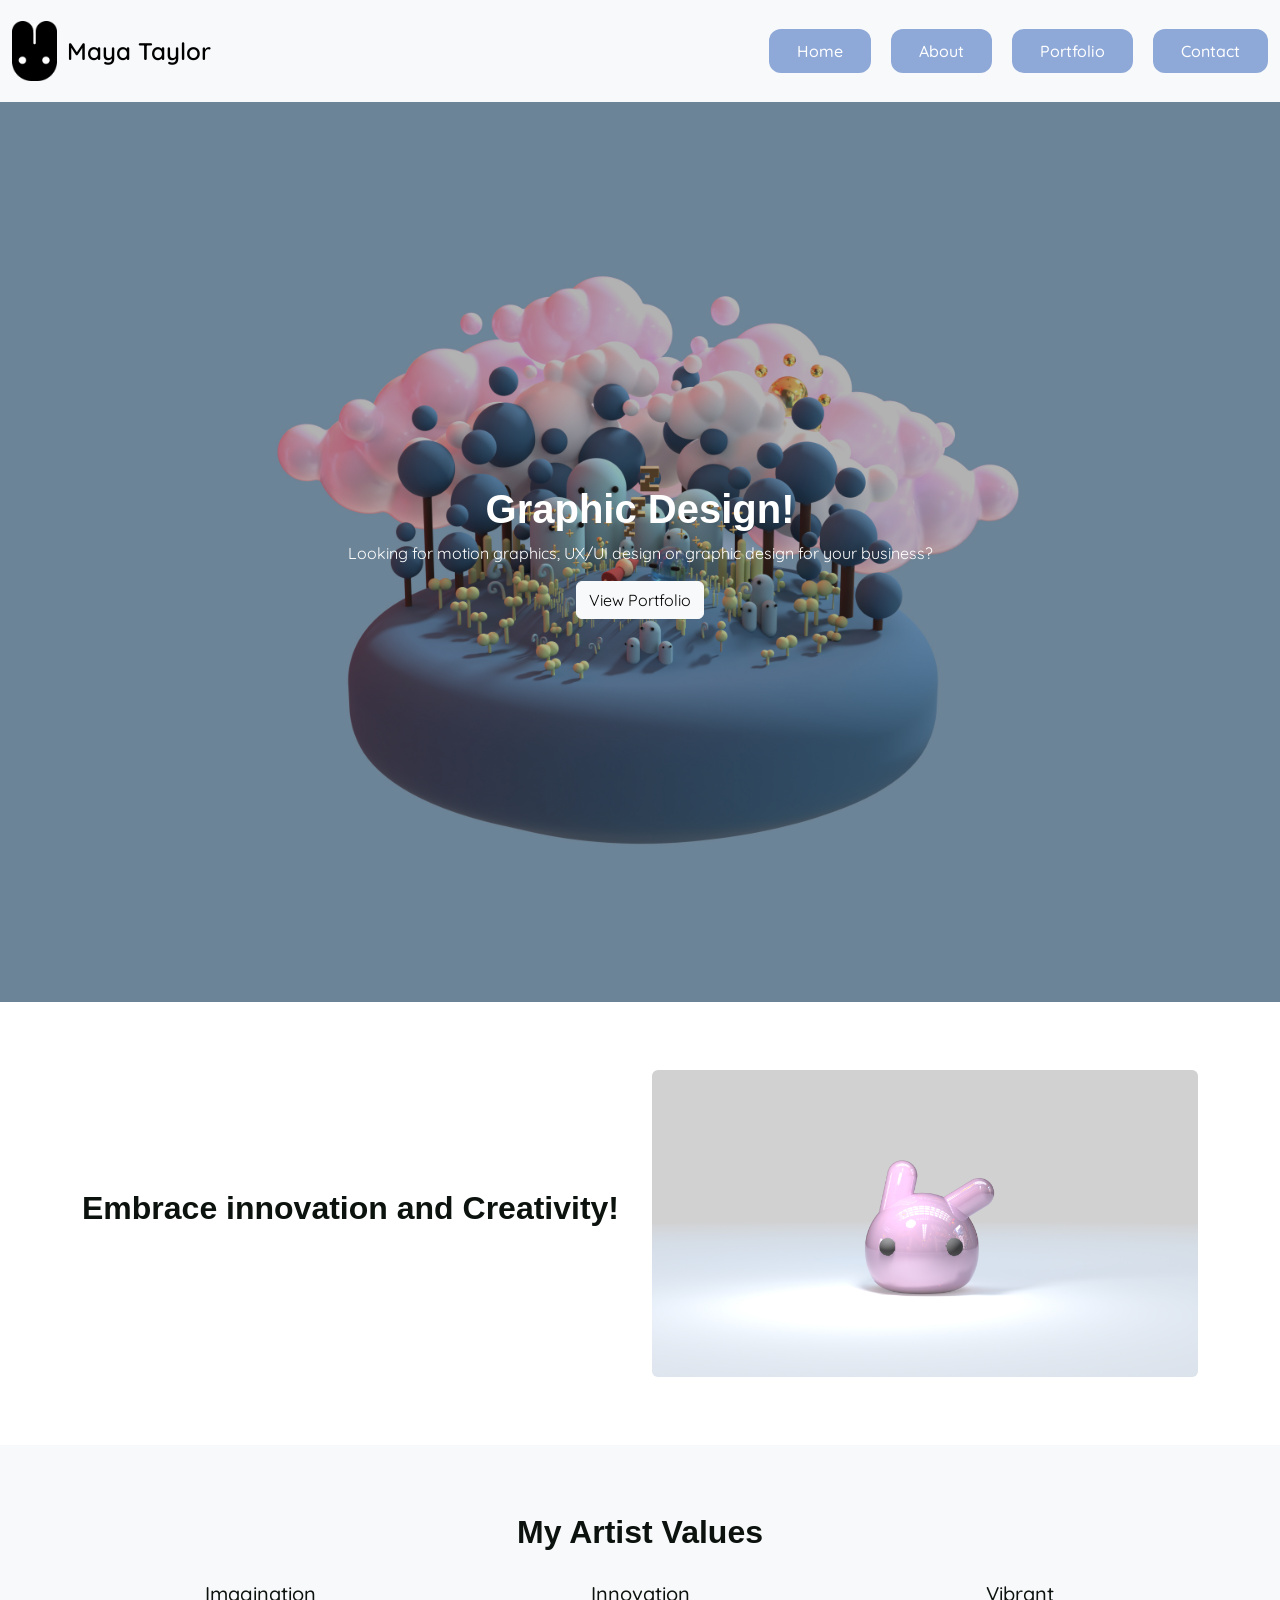
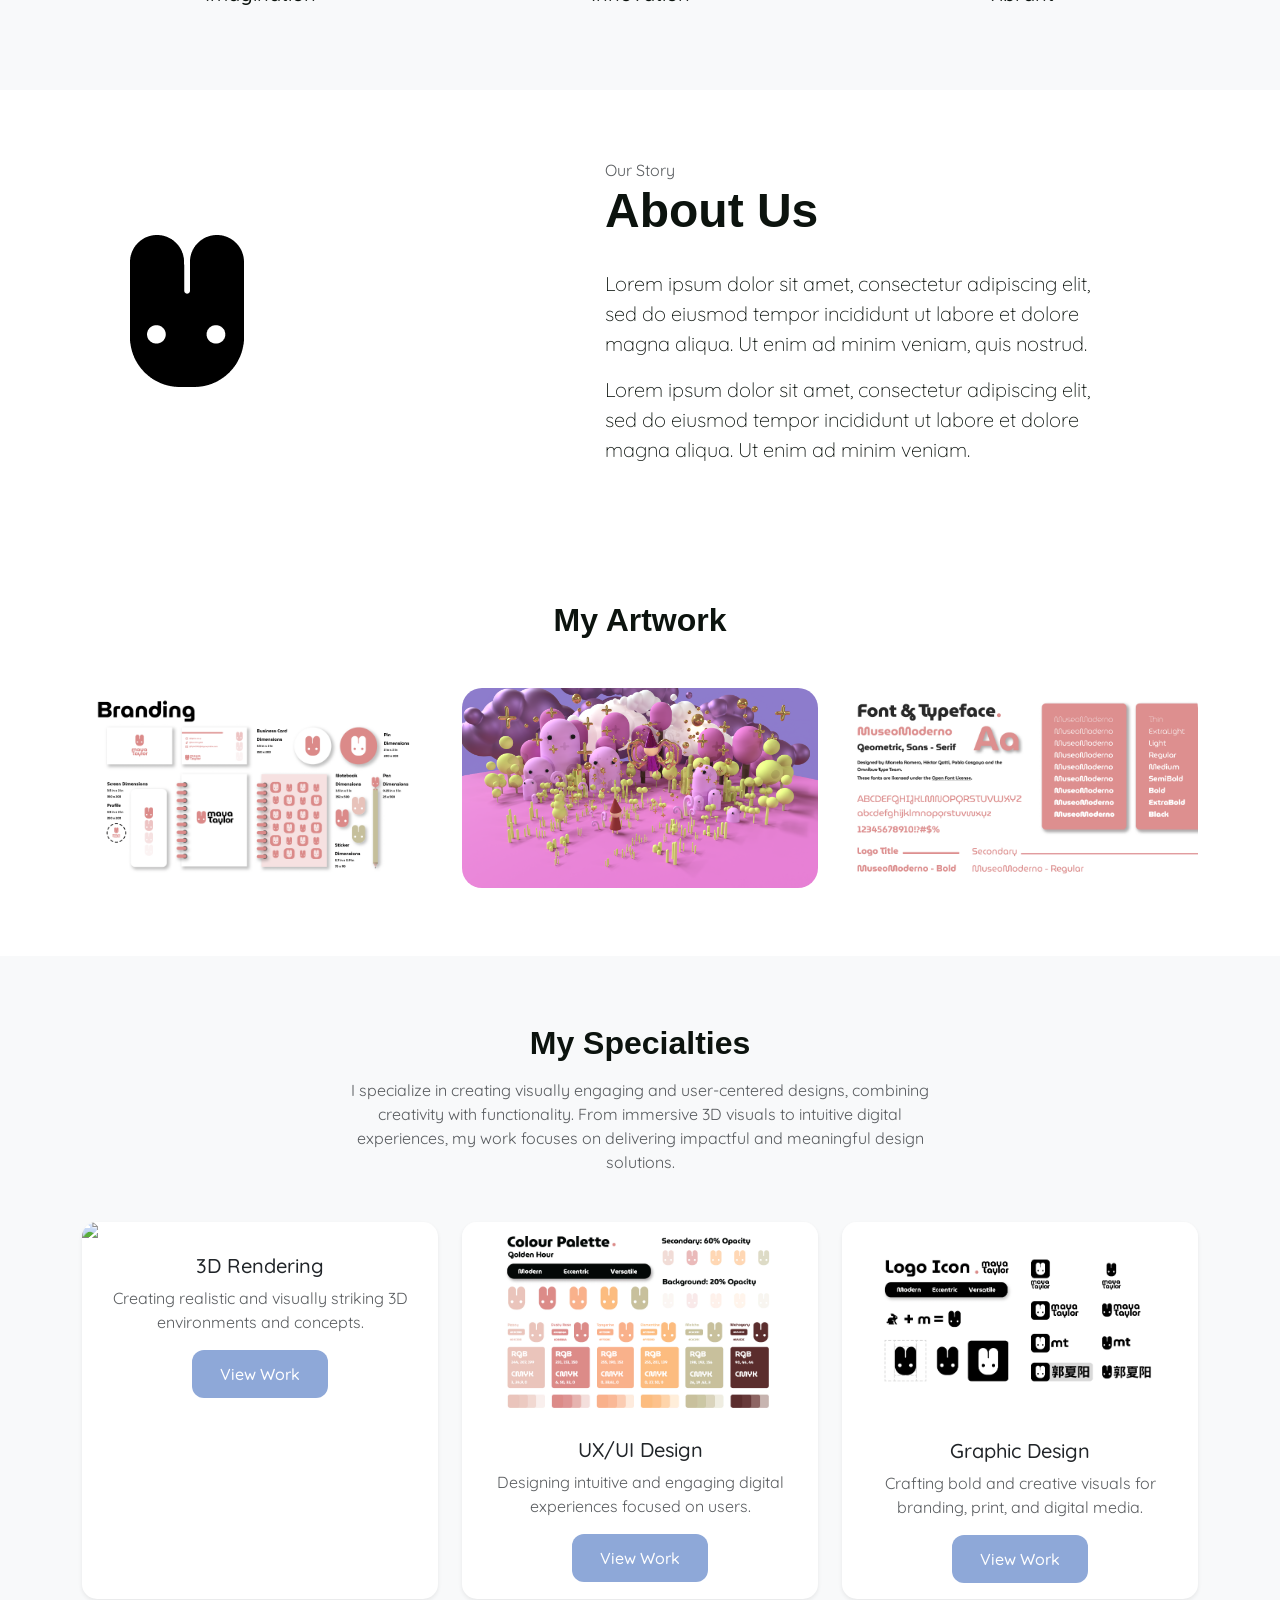
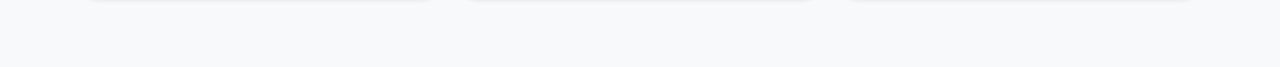
==== index.html @ a591478f "added hero banner - index.html" ====
<!DOCTYPE html>
<html lang="en">
<head>
  <meta charset="UTF-8">
  <meta name="viewport" content="width=device-width, initial-scale=1.0">
  <title>Home</title>

<!-------- Extension Links --------->
  <!-- Bootstrap -->
  <link href="https://cdn.jsdelivr.net/npm/bootstrap@5.3.0/dist/css/bootstrap.min.css" rel="stylesheet">
  <!-- Favicons -->
  <link rel="stylesheet" href="https://cdn.jsdelivr.net/npm/bootstrap-icons@1.11.3/font/bootstrap-icons.css">
  <!-- Google Fonts -->
  <link href="https://fonts.googleapis.com/css2?family=Quicksand:wght@400;600;700&display=swap" rel="stylesheet">
  <!-- CSS -->
  <link rel="stylesheet" href="style.css">
</head>
<body>

  <!-- NAVBAR -->
<nav class="navbar navbar-expand-lg navbar-light bg-light py-3">
  <div class="container-fluid"> <!-- Navbar Content -->
     <!-- LEFT: Logo + Name -->
    <a class="navbar-brand d-flex align-items-center" href="index.html">
      <img src="images/logo.png" alt="logo" class="logo">
      <span class="brand-text">Maya Taylor</span>
    </a>

    <!-- Mobile toggle -->
    <button class="navbar-toggler" data-bs-toggle="collapse" data-bs-target="#nav">
      <span class="navbar-toggler-icon"></span>
    </button>

    <!-- RIGHT: Nav buttons -->
    <div class="collapse navbar-collapse justify-content-end" id="nav">
      <ul class="navbar-nav">
        <div class="nav-buttons">
          <li class="nav-item"><a href="index.html" class="nav-btn">Home</a></li>
          <li class="nav-item"><a href="about.html" class="nav-btn">About</a></li>
          <li class="nav-item"><a href="portfolio.html" class="nav-btn">Portfolio</a></li>
          <li class="nav-item"><a href="contact.html" class="nav-btn">Contact</a></li>
        </div>
      </ul>
    </div>
  </div>
</nav>

<section class="hero d-flex align-items-center text-center">
  <div class="container">
    <h1>Graphic Design!</h1>
    <p>Looking for motion graphics, UX/UI design or graphic design for your business?</p>
    <a href="#" class="btn btn-light">View Portfolio</a>
  </div>
</section>

<section class="py-5">
  <div class="container">
    <div class="row align-items-center">

      <div class="col-md-6">
        <h2>Embrace innovation and Creativity!</h2>
      </div>

      <div class="col-md-6">
        <img src="images/bunny-pink.jpg" class="img-fluid rounded">
      </div>

    </div>
  </div>
</section>

<section class="py-5 text-center bg-light">
  <div class="container">
    <h2>My Artist Values</h2>

    <div class="row mt-4">
      <div class="col-md-4">
        <h5>Imagination</h5>
        <p></p>
      </div>

      <div class="col-md-4">
        <h5>Innovation</h5>
        <p></p>
      </div>

      <div class="col-md-4">
        <h5>Vibrant</h5>
        <p></p>
      </div>
    </div>
  </div>
</section>

<section class="py-5">
	<div class="container">
		<div class="row align-items-center gx-4">
			<div class="col-md-5">
				<div class="ms-md-2 ms-lg-5"><img class="img-fluid rounded-3" src="images/logo.png"></div>
			</div>
			<div class="col-md-6">
				<div class="ms-md-2 ms-lg-5">
					<span class="text-muted">Our Story</span>
					<h2 class="display-5 fw-bold">About Us</h2>
					<p class="lead">Lorem ipsum dolor sit amet, consectetur adipiscing elit, sed do eiusmod tempor incididunt ut labore et dolore magna aliqua. Ut enim ad minim veniam, quis nostrud.</p>
					<p class="lead mb-0">Lorem ipsum dolor sit amet, consectetur adipiscing elit, sed do eiusmod tempor incididunt ut labore et dolore magna aliqua. Ut enim ad minim veniam.</p>
				</div>
			</div>
		</div>
	</div>
</section>

<section class="my-artwork py-5">
  <div class="container">

    <h2 class="text-center mb-5">My Artwork</h2>

    <div class="row g-4">

      <div class="col-12 col-md-6 col-lg-4">
        <article>
          <div class="photo">
            <img src="images/branding.png" class="img-fluid">
            <div class="photo-overlay">
              <h3>Graphic Design</h3>
              <p>Short description</p>
            </div>
          </div>
        </article>
      </div>

      <div class="col-12 col-md-6 col-lg-4">
        <article>
          <div class="photo">
            <img src="images/Fairy Queen-Screenshot 1030186.png" class="img-fluid">
            <div class="photo-overlay">
              <h3>Some heading</h3>
              <p>Short description</p>
            </div>
          </div>
        </article>
      </div>

      <div class="col-12 col-md-6 col-lg-4">
        <article>
          <div class="photo">
            <img src="images/font.jpg" class="img-fluid">
            <div class="photo-overlay">
              <h3>Some heading</h3>
              <p>Short description</p>
            </div>
          </div>
        </article>
      </div>

    </div>
  </div>
</section>


<section class="py-5 bg-light">
  <div class="container text-center">

    <!-- TITLE -->
    <h2 class="mb-3">My Specialties</h2>

    <!-- DESCRIPTION -->
    <p class="mb-5 text-muted mx-auto" style="max-width: 600px;">
      I specialize in creating visually engaging and user-centered designs, combining creativity 
      with functionality. From immersive 3D visuals to intuitive digital experiences, my work 
      focuses on delivering impactful and meaningful design solutions.
    </p>

    <!-- CARDS -->
    <div class="row g-4 justify-content-center">

      <!-- ITEM 1 -->
      <div class="col-12 col-md-6 col-lg-4">
        <div class="card h-100 border-0 shadow-sm">
          <img src="images/Restful Forest-Screenshot 1030187.png" class="card-img-top rounded-top">
          <div class="card-body">
            <h5 class="card-title">3D Rendering</h5>
            <p class="card-text text-muted">
              Creating realistic and visually striking 3D environments and concepts.
            </p>
            <a href="#" class="btn btn-primary">View Work</a>
          </div>
        </div>
      </div>

      <!-- ITEM 2 -->
      <div class="col-12 col-md-6 col-lg-4">
        <div class="card h-100 border-0 shadow-sm">
          <img src="images/colour-palette.jpg" class="card-img-top rounded-top">
          <div class="card-body">
            <h5 class="card-title">UX/UI Design</h5>
            <p class="card-text text-muted">
              Designing intuitive and engaging digital experiences focused on users.
            </p>
            <a href="#" class="btn btn-primary">View Work</a>
          </div>
        </div>
      </div>

      <!-- ITEM 3 -->
      <div class="col-12 col-md-6 col-lg-4">
        <div class="card h-100 border-0 shadow-sm">
          <img src="images/variations.png" class="card-img-top rounded-top">
          <div class="card-body">
            <h5 class="card-title">Graphic Design</h5>
            <p class="card-text text-muted">
              Crafting bold and creative visuals for branding, print, and digital media.
            </p>
            <a href="#" class="btn btn-primary">View Work</a>
          </div>
        </div>
      </div>

    </div>
  </div>
</section>
---- style.css ----
body {
  font-family: 'Quicksand', sans-serif;
  color: #0C130E;
}

.container {
  margin-top: 20px;
  margin-bottom: 20px;
}

/* Headings use Alexandria */
h1, h2, h3 {
  font-family: 'Alexandria', sans-serif;
  font-weight: 700;
}

h2 {
  margin-bottom: 30px;
}

/*//////////// NAV BAR /////////////*/

/* NAVBAR BACKGROUND */
.custom-navbar {
  background-color: #f2f2f2;
  padding: 20px 0;
}

/* LOGO */
.logo {
  width: 45px;
  height: auto;
  margin-right: 10px;
}

/* BRAND TEXT */
.brand-text {
  font-size: 1.5rem;
  font-weight: 600;
}

/* BUTTON CONTAINER */
.nav-buttons {
  display: flex;
  gap: 20px;
}

/* CUSTOM BUTTONS */
.nav-btn, .btn-primary {
  background-color: #8ea8d8; /* Periwinkle Blue */
  color: white;
  padding: 12px 28px;
  border-radius: 12px;
  text-decoration: none;
  font-weight: 500;
  transition: 0.3s ease;
  border: none;
}

/* HOVER EFFECT */
.nav-btn:hover, .btn-primary:hover {
  background-color: #6c82ac;
  color: white;
}

/* REMOVE DEFAULT LINK STYLES */
.navbar a {
  text-decoration: none;
}

/*////////////////////////////////*/
/*//////////// Home /////////////*/
/*////////////////////////////////*/


/*//////////// HERO BANNER /////////////*/

.hero {
  background-image: /* added overlay for readability */
    linear-gradient(rgba(0,0,0,0.3), rgba(0,0,0,0.3)),
    url('images/hero-banner.jpg');
  background-size: cover;
  background-position: center;
  background-repeat: no-repeat;
  height: 100vh; /* full screen height */
  color: white;
}

.card {
  border-radius: 15px;
  overflow: hidden;
  transition: transform 0.3s ease;
}

.card:hover {
  transform: translateY(-5px);
}


/*////////////////////////////////*/
/*//////////// About /////////////*/
/*////////////////////////////////*/


/*////////////////////////////////*/
/*////////// Portfolio ///////////*/
/*////////////////////////////////*/

/* BAR HEIGHT */
.progress {
  height: 10px;
  border-radius: 10px;
  background-color: #e0e0e0;
}

/* BAR COLOR */
.progress-bar {
  background-color: #8ea8d8; /* Periwinkle Blue */
  border-radius: 10px;
}

/* TEXT STYLE */
.skills span {
  font-weight: 500;
}

/* Start */

.slide {
  position: relative;
  overflow: hidden;
  border-radius: 20px;
}

/* IMAGE */
.slide img {
  width: 100%;
  display: block;
  transition: transform 0.5s ease;
}

/* OVERLAY */
.photo-overlay {
  position: absolute;
  inset: 0;

  display: flex;
  flex-direction: column;
  justify-content: center;
  align-items: center;

  background: rgba(0,0,0,0.5);
  color: white;
  text-align: center;
  padding: 20px;

  transform: translateX(-100%);
  transition: transform 0.5s ease;
}

/* HOVER */
.slide:hover .photo-overlay {
  transform: translateX(0);
}

/* IMAGE ZOOM */
.slide:hover img {
  transform: scale(1.1);
}

.photo {
  position: relative;
  overflow: hidden;
  border-radius: 20px;
}

/* Start */

/* IMAGE ZOOM */
.photo img {
  width: 100%;
  display: block;
  transition: transform 0.5s ease-in-out;
}

.photo:hover img {
  transform: scale(1.2); /* 1.5 is too aggressive */
}

/* OVERLAY */
.photo-overlay {
  position: absolute;
  inset: 0; /* shorthand for top/right/bottom/left */
  
  display: flex;
  flex-direction: column;
  justify-content: center;
  align-items: center;

  background: rgba(0,0,0,0.45);
  color: #fff;
  text-align: center;
  padding: 20px;

  opacity: 0;
  transition: opacity 0.5s ease;
}

/* IMPORTANT: trigger from parent */
.photo:hover .photo-overlay {
  opacity: 1;
}

/* End */



/*////////////////////////////////*/
/*//////////// Footer ////////////*/
/*////////////////////////////////*/

/* Start */

.socials {
  display: flex;
  gap: 20px;
}

.socials a {
  color: white;
  font-size: 1.2rem;
  opacity: 0.6;
  transition: all 0.3s ease;
}

/* HOVER EFFECT */
.socials a:hover {
  opacity: 1;
  transform: translateY(-3px);
}

/* End */

/* Tablets */

@media (max-width: 992px) {
  .hero {
    text-align: center;
    padding: 60px 20px;
  }
}

/*//////////// - MOBILE - /////////////*/

@media (max-width: 768px) {
  .nav-buttons, .btn-primary {
    flex-direction: column;
    gap: 10px;
    margin-top: 15px;
  }

  .nav-btn {
    text-align: center;
    width: 100%;
  }
  
  .hero h1 {
    font-size: 2rem;
  }

  .row {
    text-align: center;
  }

  .card {
    margin-bottom: 20px;
  }
}
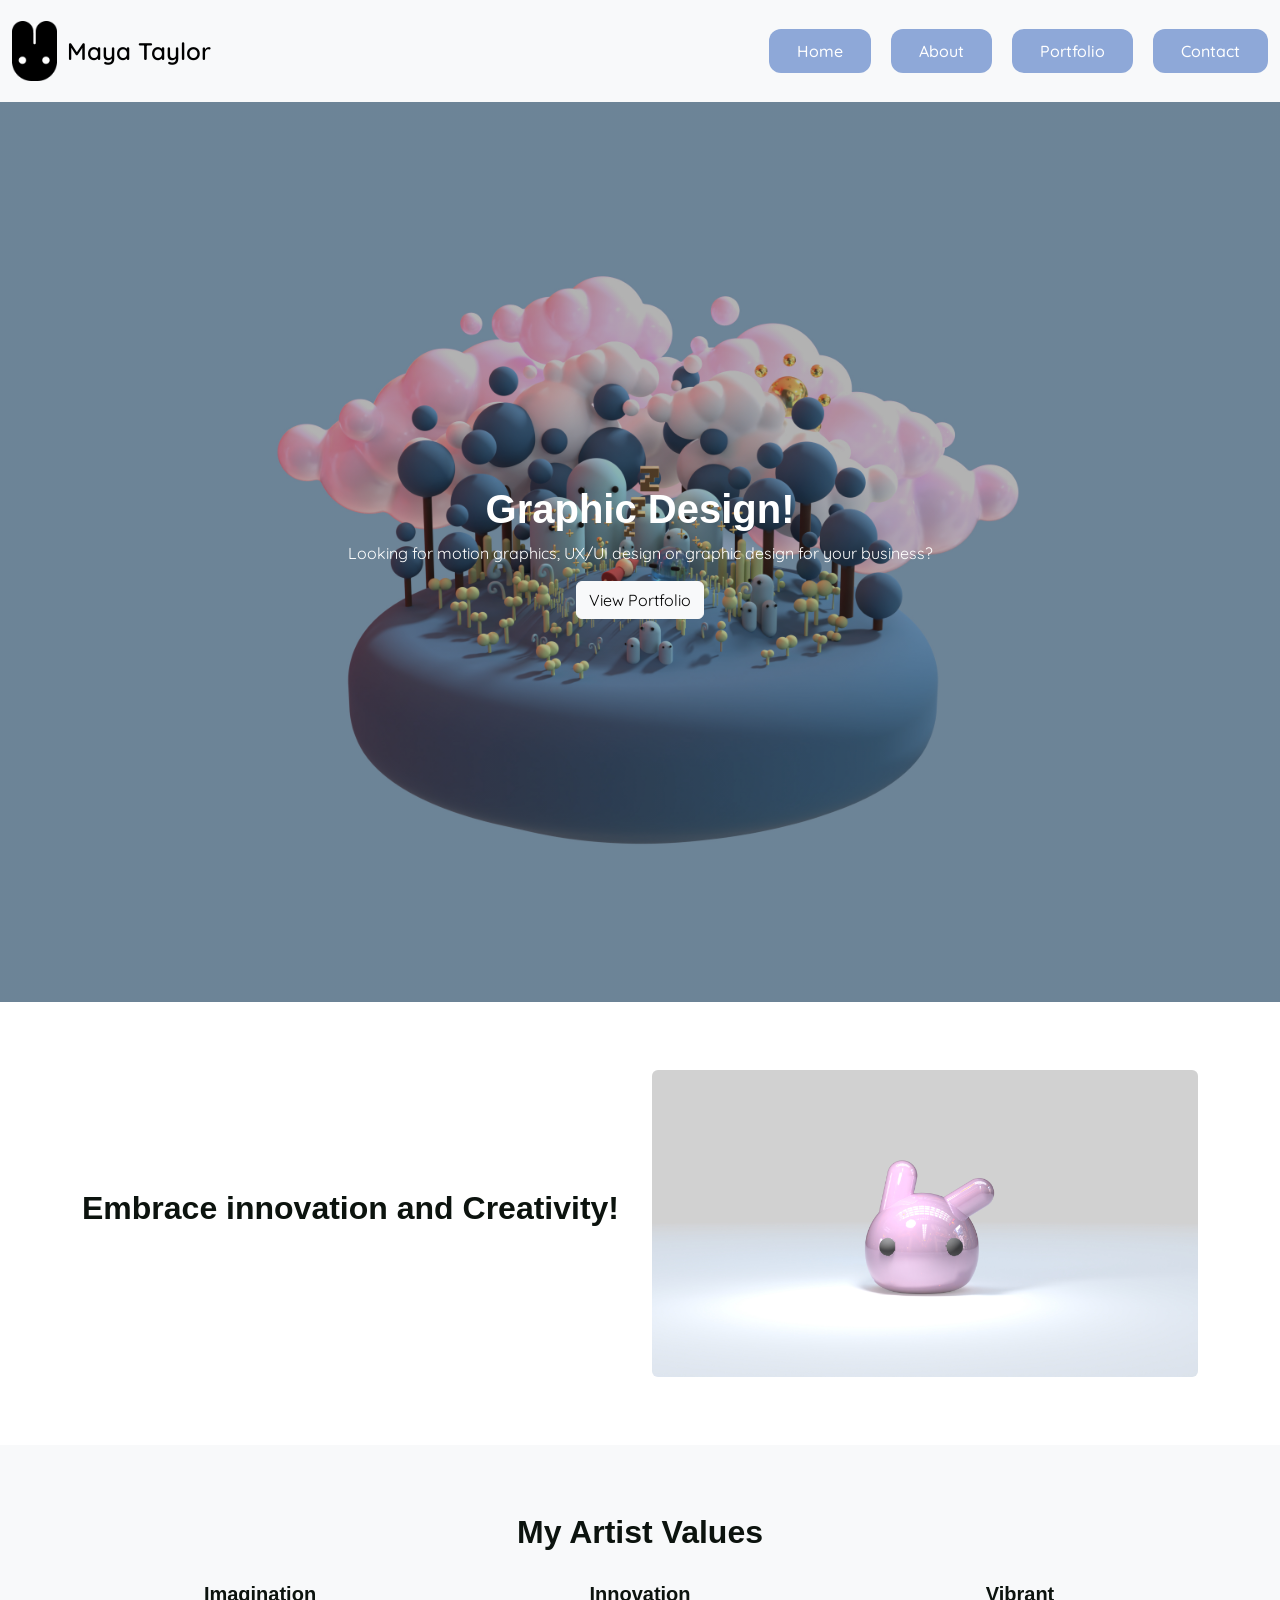
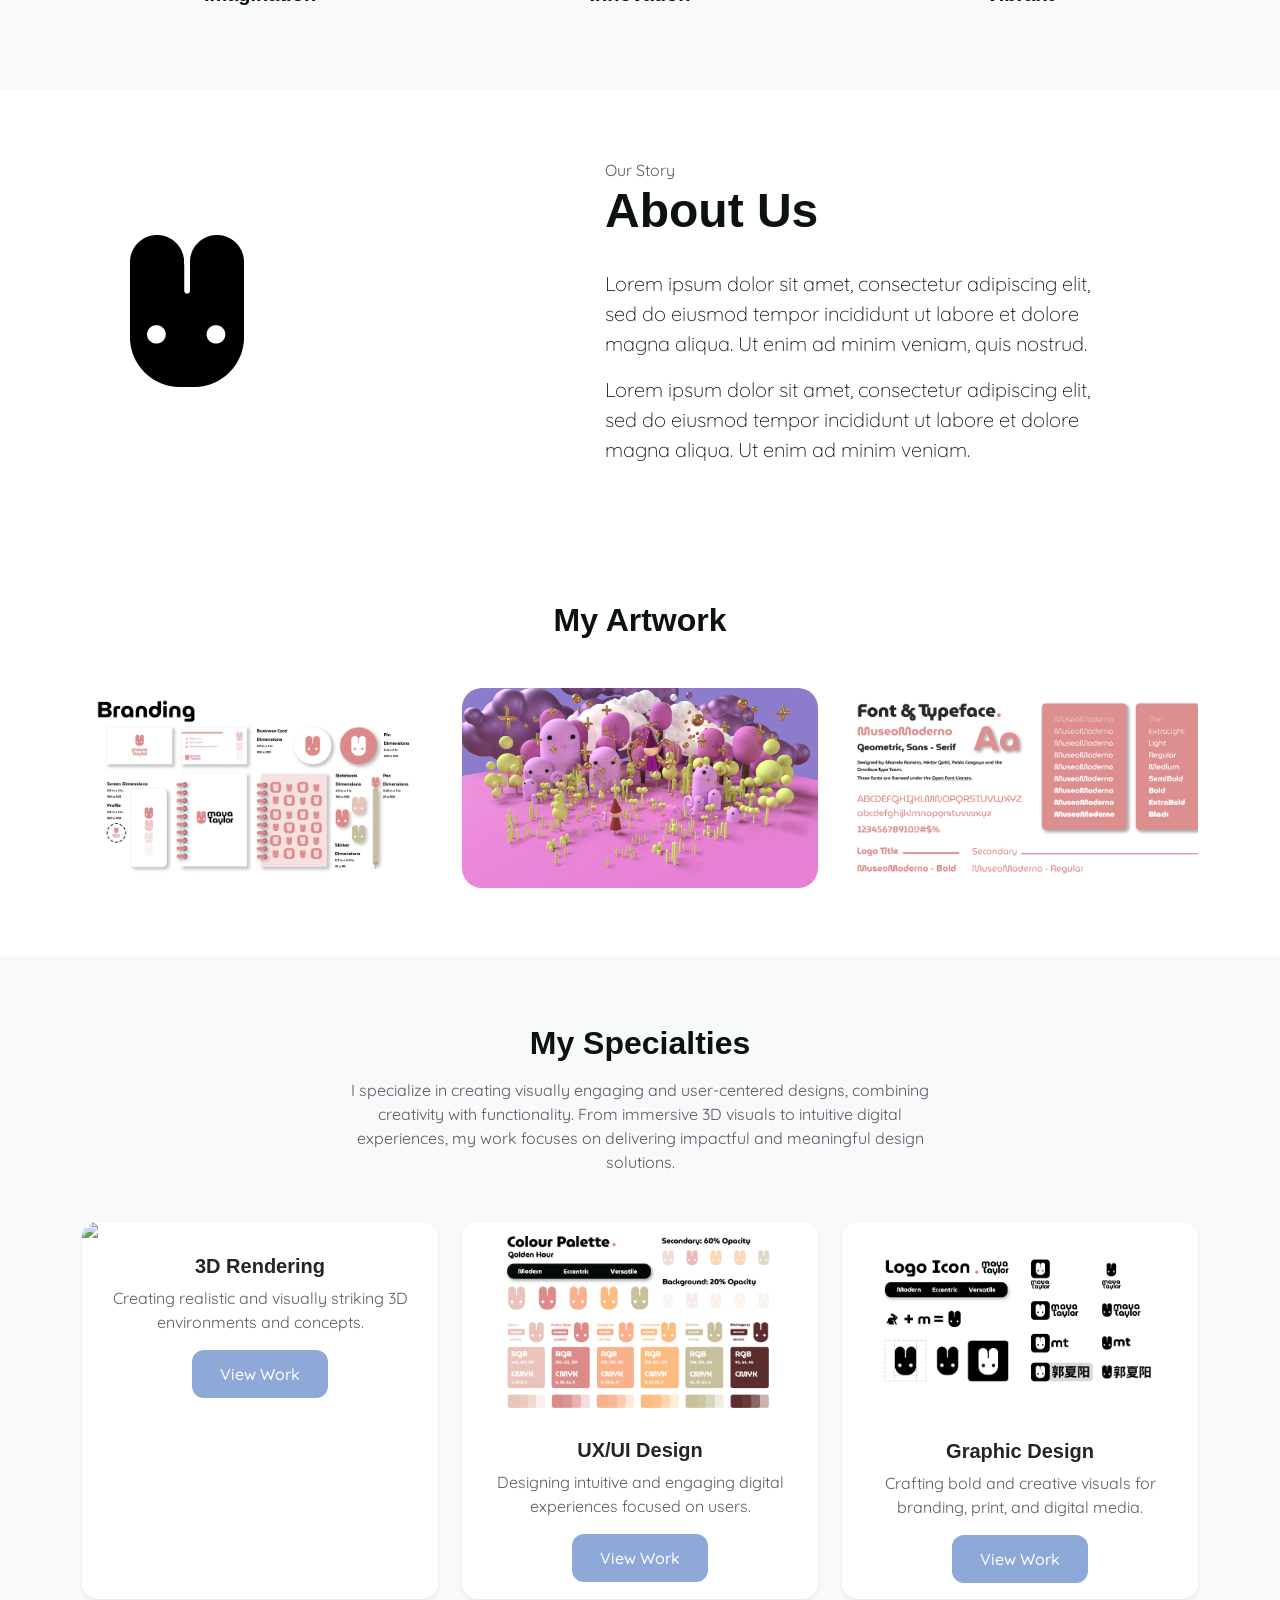
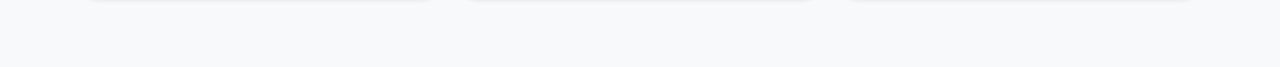
==== commit 6126b328: "added button links index.html" ====
--- a/index.html
+++ b/index.html
@@ -8,6 +8,7 @@
 <!-------- Extension Links --------->
   <!-- Bootstrap -->
   <link href="https://cdn.jsdelivr.net/npm/bootstrap@5.3.0/dist/css/bootstrap.min.css" rel="stylesheet">
+  <script src="https://cdn.jsdelivr.net/npm/bootstrap@5.3.2/dist/js/bootstrap.bundle.min.js"></script>
   <!-- Favicons -->
   <link rel="stylesheet" href="https://cdn.jsdelivr.net/npm/bootstrap-icons@1.11.3/font/bootstrap-icons.css">
   <!-- Google Fonts -->
@@ -17,33 +18,37 @@
 </head>
 <body>
 
-  <!-- NAVBAR -->
-<nav class="navbar navbar-expand-lg navbar-light bg-light py-3">
-  <div class="container-fluid"> <!-- Navbar Content -->
-     <!-- LEFT: Logo + Name -->
-    <a class="navbar-brand d-flex align-items-center" href="index.html">
-      <img src="images/logo.png" alt="logo" class="logo">
-      <span class="brand-text">Maya Taylor</span>
-    </a>
-
-    <!-- Mobile toggle -->
-    <button class="navbar-toggler" data-bs-toggle="collapse" data-bs-target="#nav">
-      <span class="navbar-toggler-icon"></span>
-    </button>
-
-    <!-- RIGHT: Nav buttons -->
-    <div class="collapse navbar-collapse justify-content-end" id="nav">
-      <ul class="navbar-nav">
-        <div class="nav-buttons">
+  <nav class="navbar navbar-expand-lg navbar-light bg-light py-3">
+    <div class="container-fluid">
+  
+      <!-- LOGO -->
+      <a class="navbar-brand d-flex align-items-center" href="index.html">
+        <img src="images/logo.png" alt="logo" class="logo">
+        <span class="brand-text">Maya Taylor</span>
+      </a>
+  
+      <!-- TOGGLER -->
+      <button class="navbar-toggler" type="button"
+        data-bs-toggle="collapse"
+        data-bs-target="#nav"
+        aria-controls="nav"
+        aria-expanded="false"
+        aria-label="Toggle navigation">
+        <span class="navbar-toggler-icon"></span>
+      </button>
+  
+      <!-- NAV LINKS -->
+      <div class="collapse navbar-collapse justify-content-end" id="nav">
+        <ul class="navbar-nav nav-buttons">
           <li class="nav-item"><a href="index.html" class="nav-btn">Home</a></li>
           <li class="nav-item"><a href="about.html" class="nav-btn">About</a></li>
           <li class="nav-item"><a href="portfolio.html" class="nav-btn">Portfolio</a></li>
           <li class="nav-item"><a href="contact.html" class="nav-btn">Contact</a></li>
-        </div>
-      </ul>
-    </div>
-  </div>
-</nav>
+        </ul>
+      </div>
+  
+    </div>
+  </nav>
 
 <section class="hero d-flex align-items-center text-center">
   <div class="container">
@@ -183,7 +188,7 @@
             <p class="card-text text-muted">
               Creating realistic and visually striking 3D environments and concepts.
             </p>
-            <a href="#" class="btn btn-primary">View Work</a>
+            <a href="portfolio.html" class="btn btn-primary">View Work</a>
           </div>
         </div>
       </div>
@@ -197,7 +202,7 @@
             <p class="card-text text-muted">
               Designing intuitive and engaging digital experiences focused on users.
             </p>
-            <a href="#" class="btn btn-primary">View Work</a>
+            <a href="portfolio.html" class="btn btn-primary">View Work</a>
           </div>
         </div>
       </div>
@@ -211,11 +216,12 @@
             <p class="card-text text-muted">
               Crafting bold and creative visuals for branding, print, and digital media.
             </p>
-            <a href="#" class="btn btn-primary">View Work</a>
+            <a href="portfolio.html" class="btn btn-primary">View Work</a>
           </div>
         </div>
       </div>
 
     </div>
   </div>
-</section>+</section>
+
--- a/style.css
+++ b/style.css
@@ -9,7 +9,7 @@
 }
 
 /* Headings use Alexandria */
-h1, h2, h3 {
+h1, h2, h3, h4, h5, h6 {
   font-family: 'Alexandria', sans-serif;
   font-weight: 700;
 }
@@ -101,11 +101,6 @@
 /*//////////// About /////////////*/
 /*////////////////////////////////*/
 
-
-/*////////////////////////////////*/
-/*////////// Portfolio ///////////*/
-/*////////////////////////////////*/
-
 /* BAR HEIGHT */
 .progress {
   height: 10px;
@@ -124,6 +119,44 @@
   font-weight: 500;
 }
 
+.subnav {
+  display: flex;
+  justify-content: center;
+  flex-wrap: wrap;
+  gap: 10px;
+}
+
+/*////////////////////////////////*/
+/*////////// Portfolio ///////////*/
+/*////////////////////////////////*/
+
+/* LINKS */
+.subnav-link {
+  padding: 8px 18px;
+  border-radius: 999px; /* pill shape */
+
+  background: #f2f2f2;
+  color: #8ea8d8; /* Periwinkle Blue */
+
+  text-decoration: none;
+  font-size: 0.9rem;
+
+  transition: all 0.3s ease;
+}
+
+/* HOVER */
+.subnav-link:hover {
+  background: #c8d4ec; /* Soft Periwinkle Blue */
+  color: #000;
+  transform: translateY(-2px);
+}
+
+/* ACTIVE */
+.subnav-link.active {
+  background: #8ea8d8; /* Periwinkle Blue */
+  color: white;
+}
+
 /* Start */
 
 .slide {
@@ -255,8 +288,9 @@
 @media (max-width: 768px) {
   .nav-buttons, .btn-primary {
     flex-direction: column;
-    gap: 10px;
-    margin-top: 15px;
+    gap: 30px;
+    margin-top: 40px;
+    margin-bottom: 30px;
   }
 
   .nav-btn {
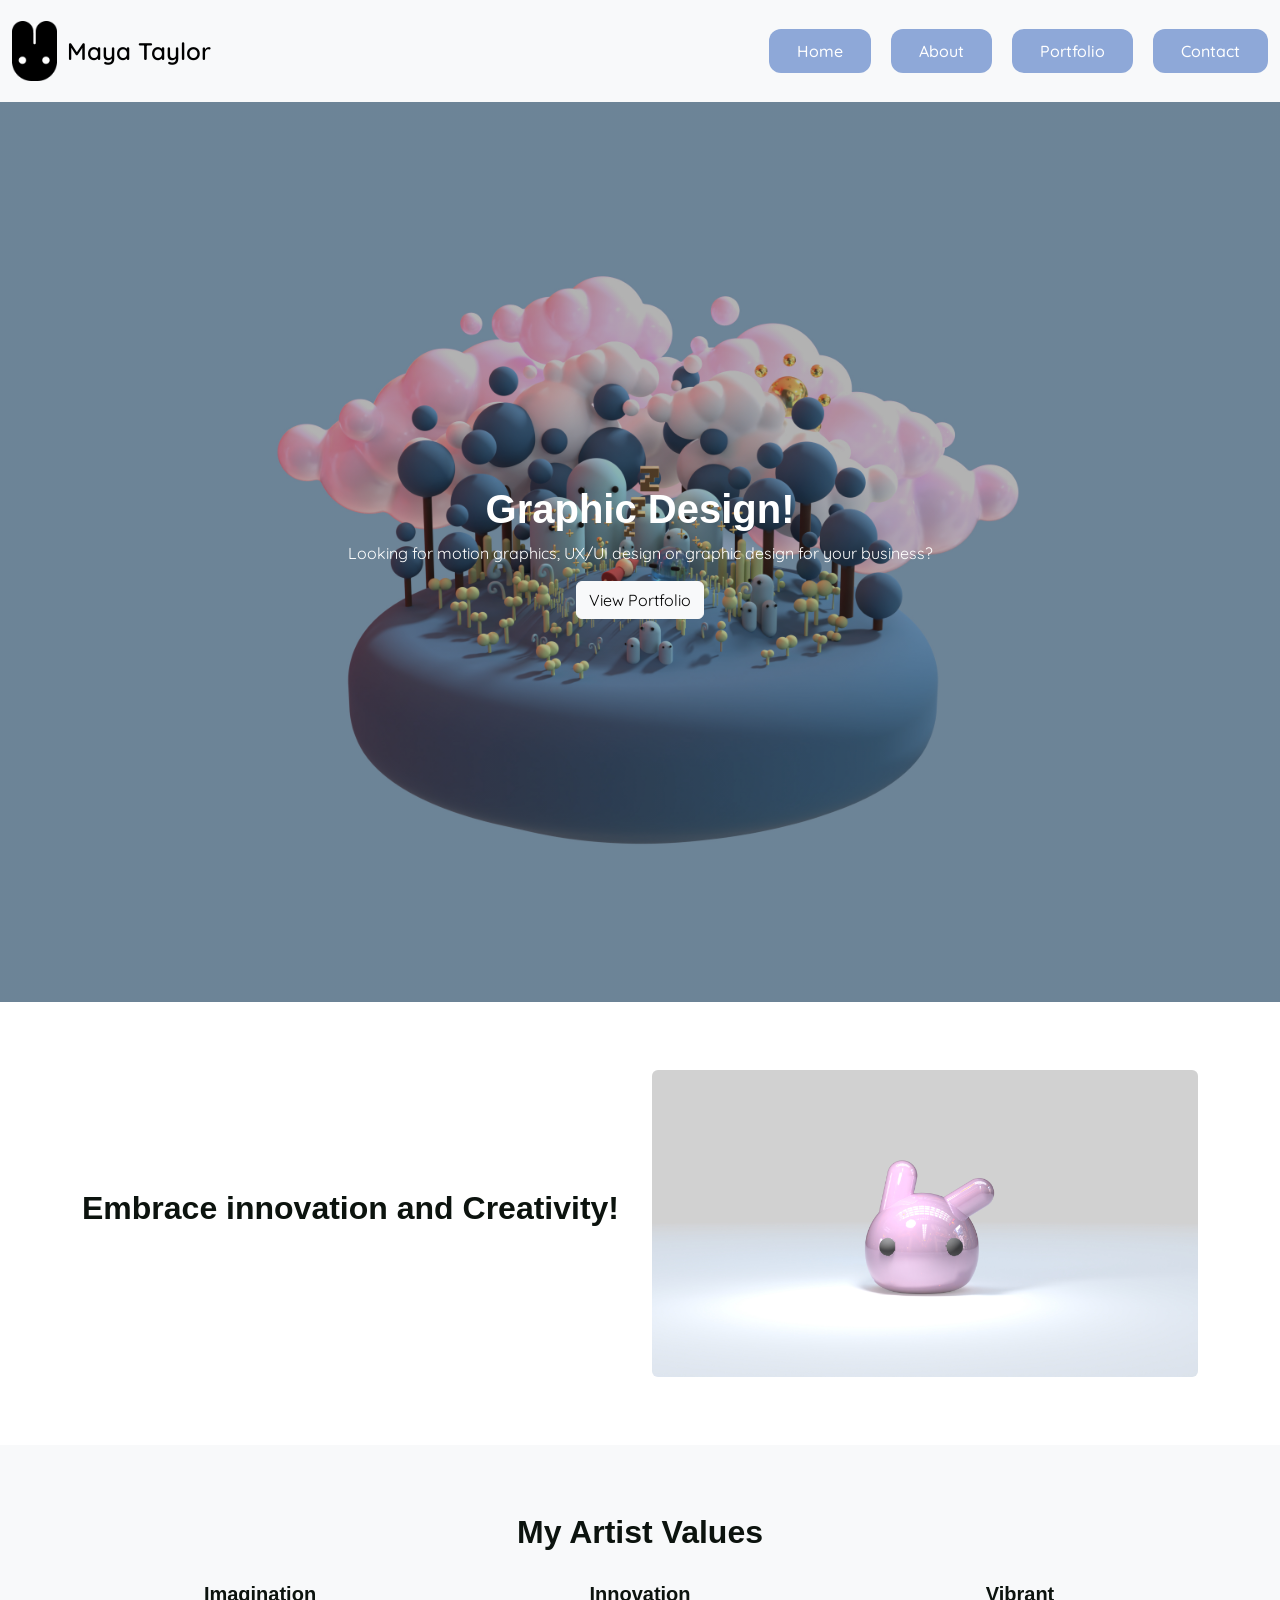
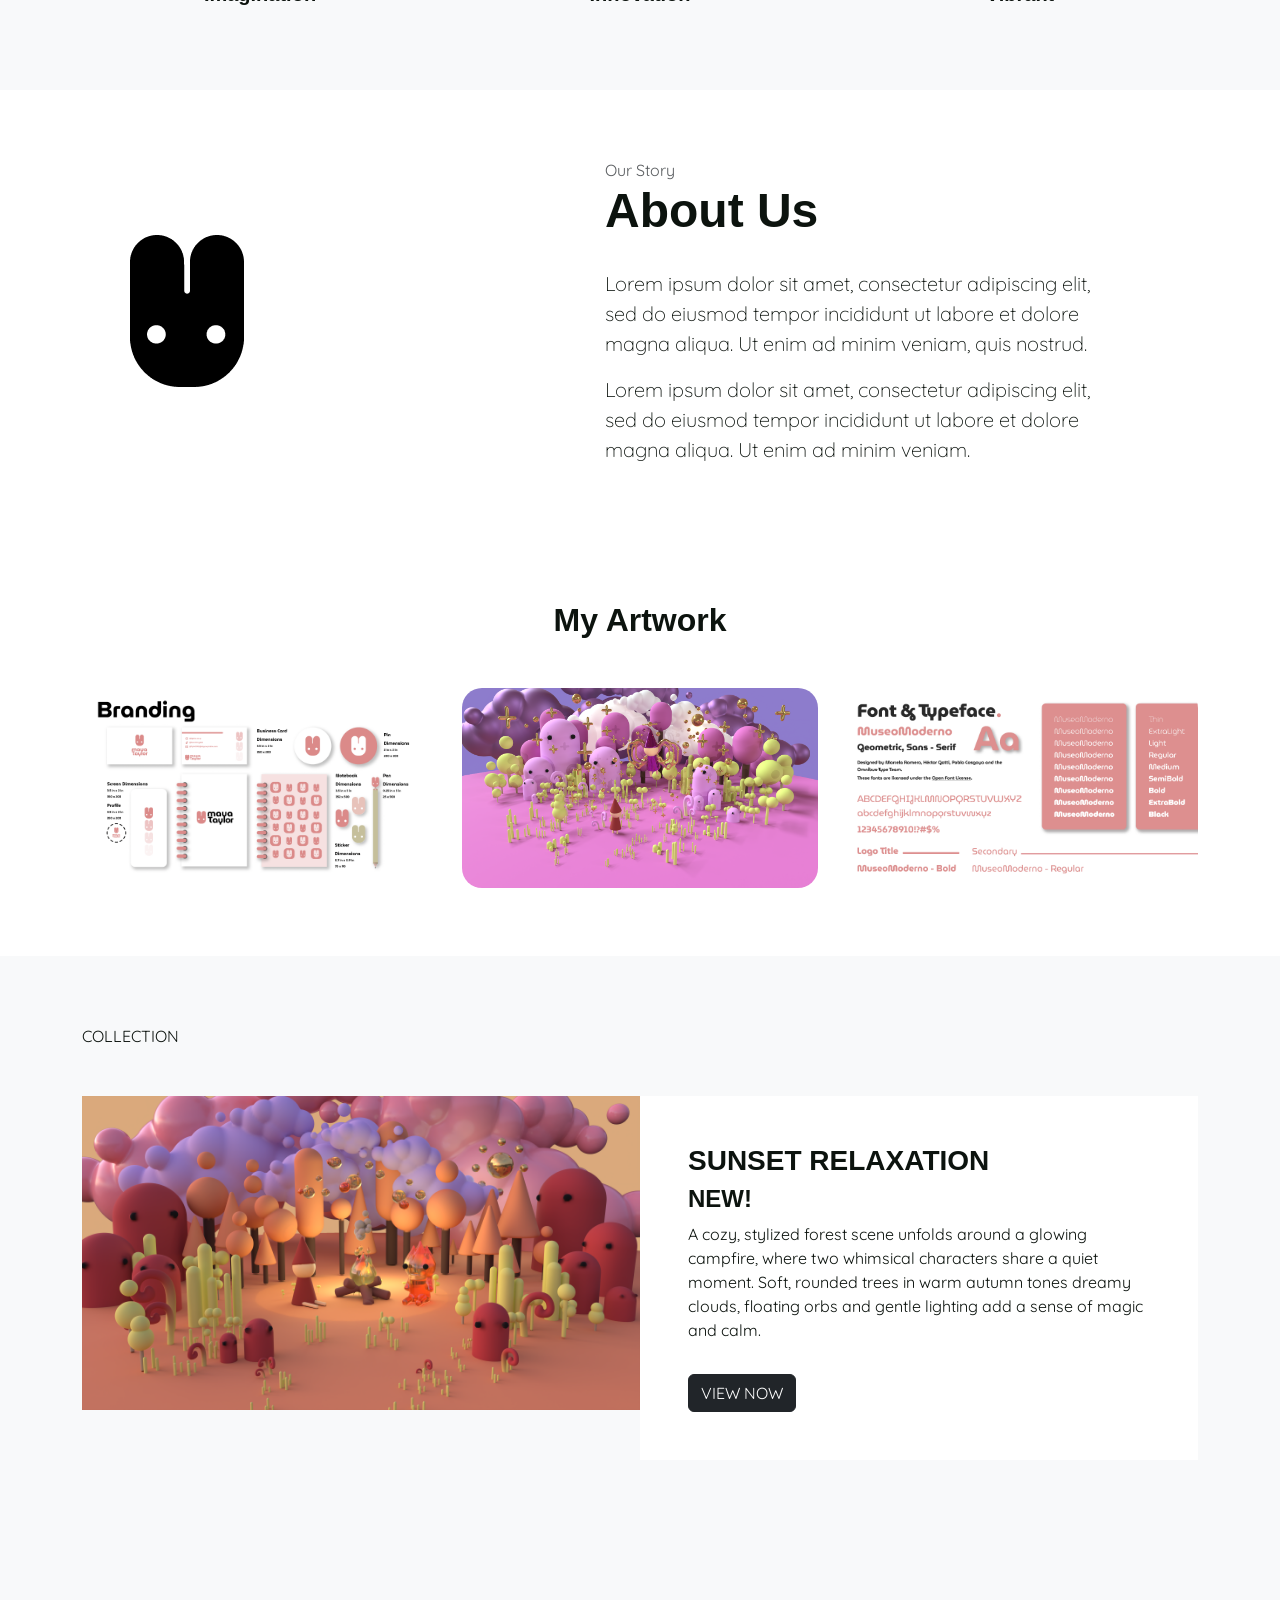
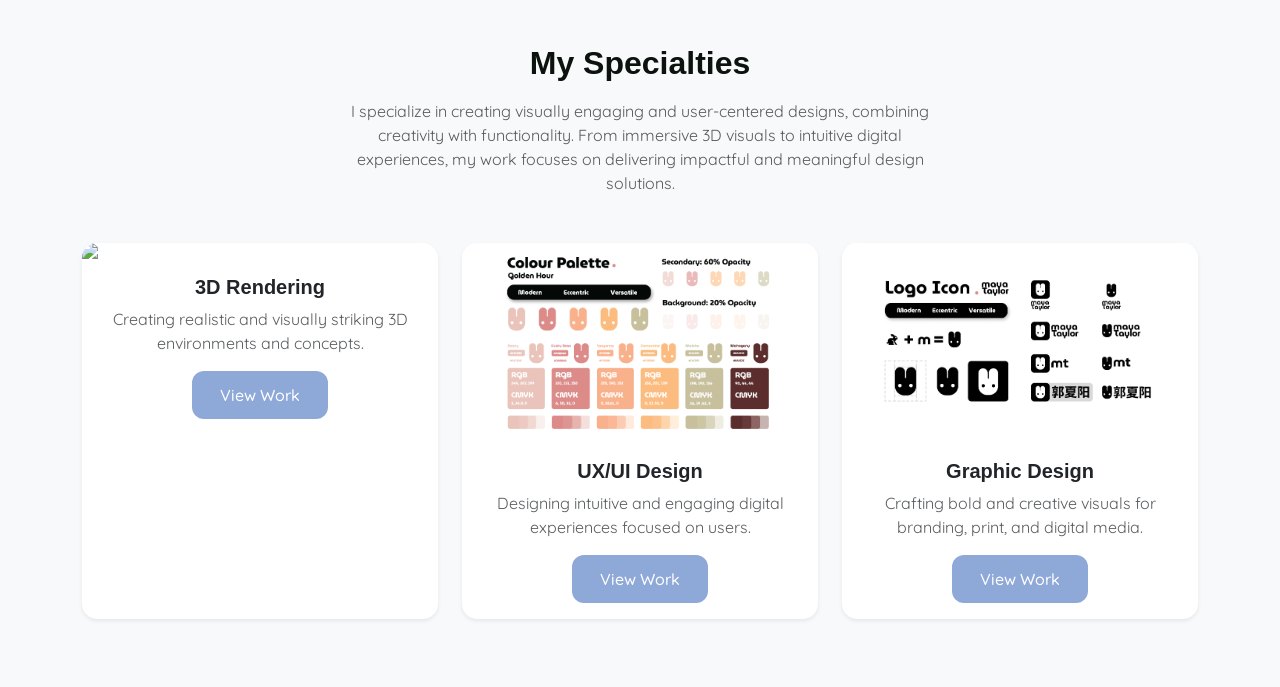
==== commit 3ef0d4ee: "updated resume section" ====
--- a/index.html
+++ b/index.html
@@ -162,6 +162,31 @@
   </div>
 </section>
 
+<section class="collection bg-light position-relative py-5">
+  <div class="container">
+    <div class="row">
+      <div class="title-xlarge text-uppercase txt-fx domino">Collection</div>
+      <div class="collection-item d-flex flex-wrap my-5">
+        <div class="col-md-6 column-container">
+          <div class="image-holder">
+            <img src="images/Sunset Relaxation-Screenshot 1030185.png" alt="collection" class="product-image img-fluid">
+          </div>
+        </div>
+        <div class="col-md-6 column-container bg-white">
+          <div class="collection-content py-4 p-4 m-0 m-md-4">
+            <h3 class="element-title text-uppercase">Sunset Relaxation</h3>
+            <h4>NEW!</h4>
+            <p>A cozy, stylized forest scene unfolds around a glowing campfire, 
+              where two whimsical characters share a quiet moment. Soft, rounded trees 
+              in warm autumn tones dreamy clouds, floating orbs and gentle lighting 
+              add a sense of magic and calm.</p>
+            <a href="#" class="btn btn-dark text-uppercase mt-3">View Now</a>
+          </div>
+        </div>
+      </div>
+    </div>
+  </div>
+</section>
 
 <section class="py-5 bg-light">
   <div class="container text-center">
--- a/style.css
+++ b/style.css
@@ -55,6 +55,10 @@
   font-weight: 500;
   transition: 0.3s ease;
   border: none;
+}
+
+btn-dark {
+  font-weight: 500;
 }
 
 /* HOVER EFFECT */
@@ -126,6 +130,54 @@
   gap: 10px;
 }
 
+.resume .card {
+  border-radius: 12px;
+  transition: all 0.2s ease-in-out;
+}
+
+.resume .card:hover {
+  transform: translateY(-4px);
+  box-shadow: 0 10px 25px rgba(0,0,0,0.08);
+}
+
+.resume ul {
+  padding-left: 18px;
+}
+
+.resume h3 {
+  font-size: 22px;
+}
+
+:root {
+  --resume-accent: #8ea8d8;
+}
+
+/* override Bootstrap accents locally */
+.accent-border {
+  border-color: var(--resume-accent) !important;
+}
+
+.accent-bg {
+  background-color: var(--resume-accent) !important;
+  color: #fff;
+}
+
+.resume .badge {
+  background-color: var(--resume-accent) !important;
+  color: #fff;
+}
+
+.resume h3 {
+  border-left: 4px solid var(--resume-accent);
+  padding-left: 12px;
+}
+
+.resume .card:hover {
+  box-shadow: 0 10px 25px rgba(142, 168, 216, 0.25);
+  transform: translateY(-3px);
+  transition: 0.2s ease-in-out;
+}
+
 /*////////////////////////////////*/
 /*////////// Portfolio ///////////*/
 /*////////////////////////////////*/
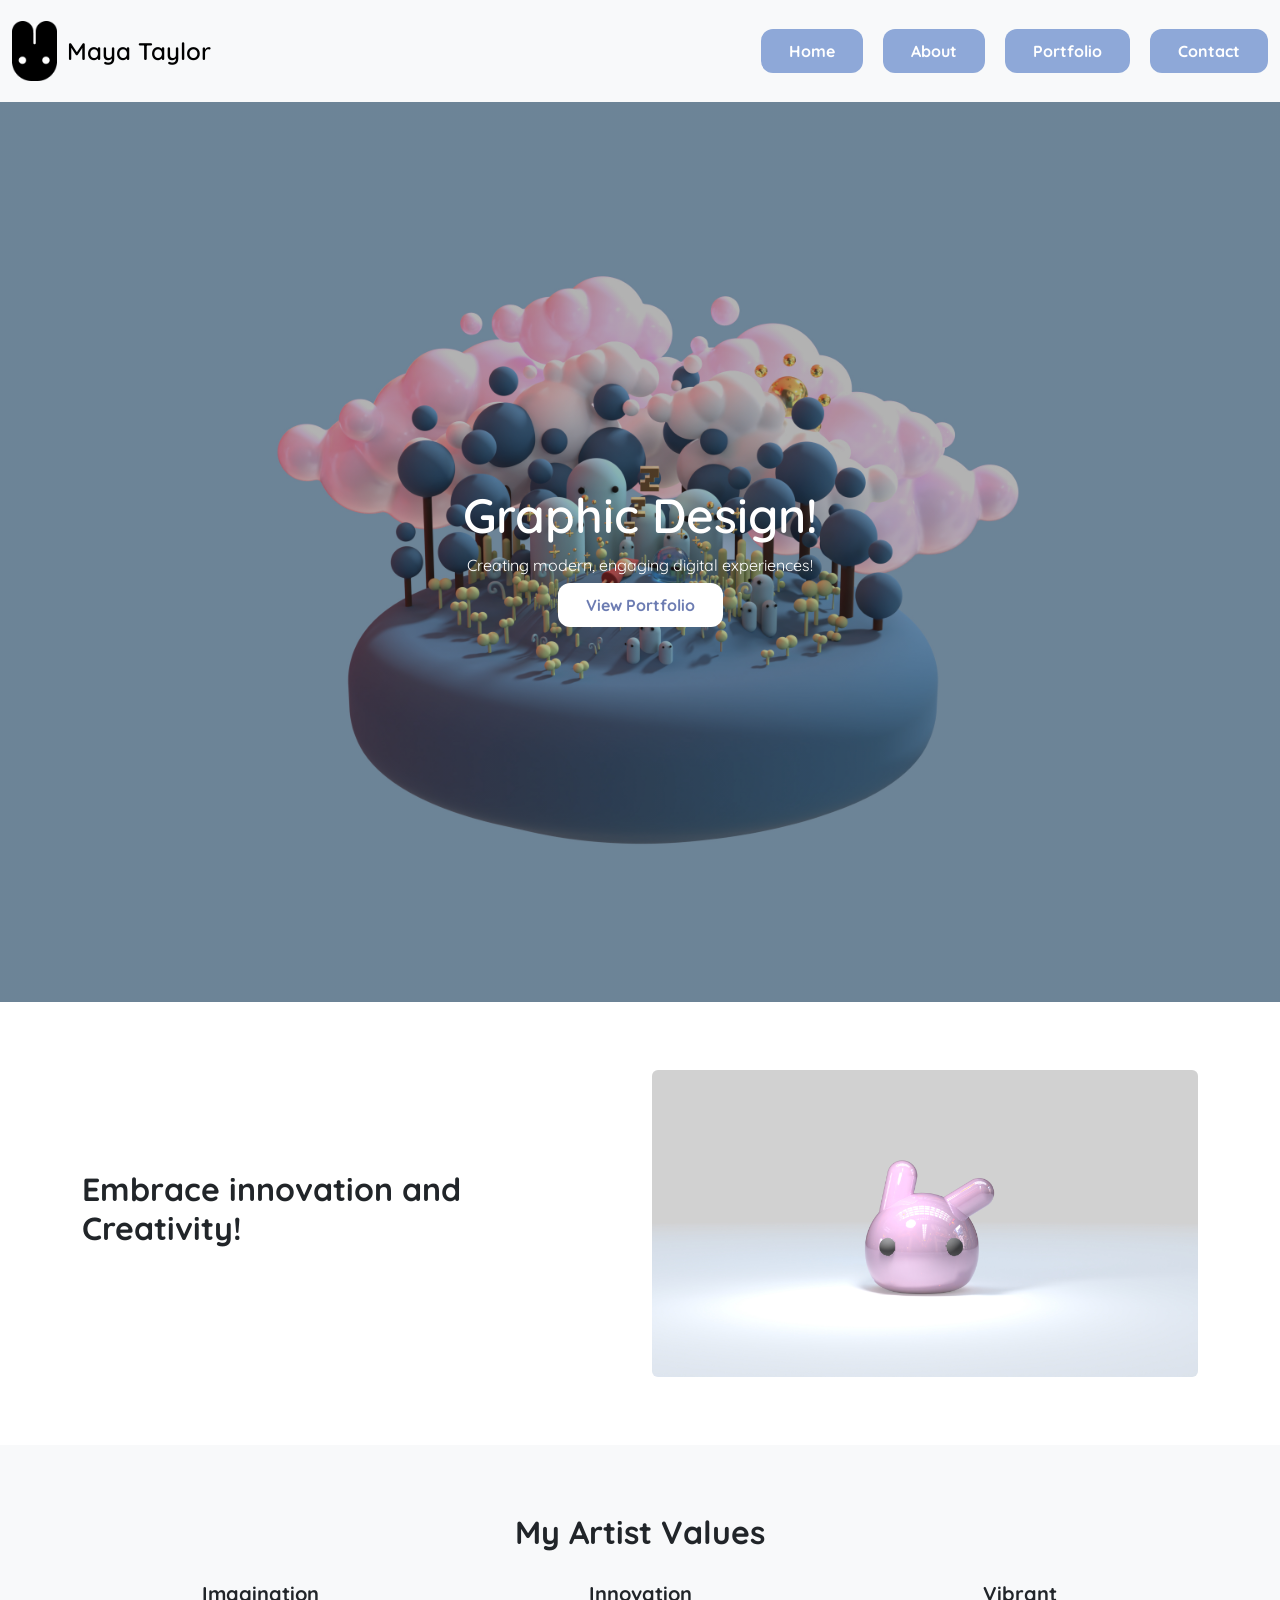
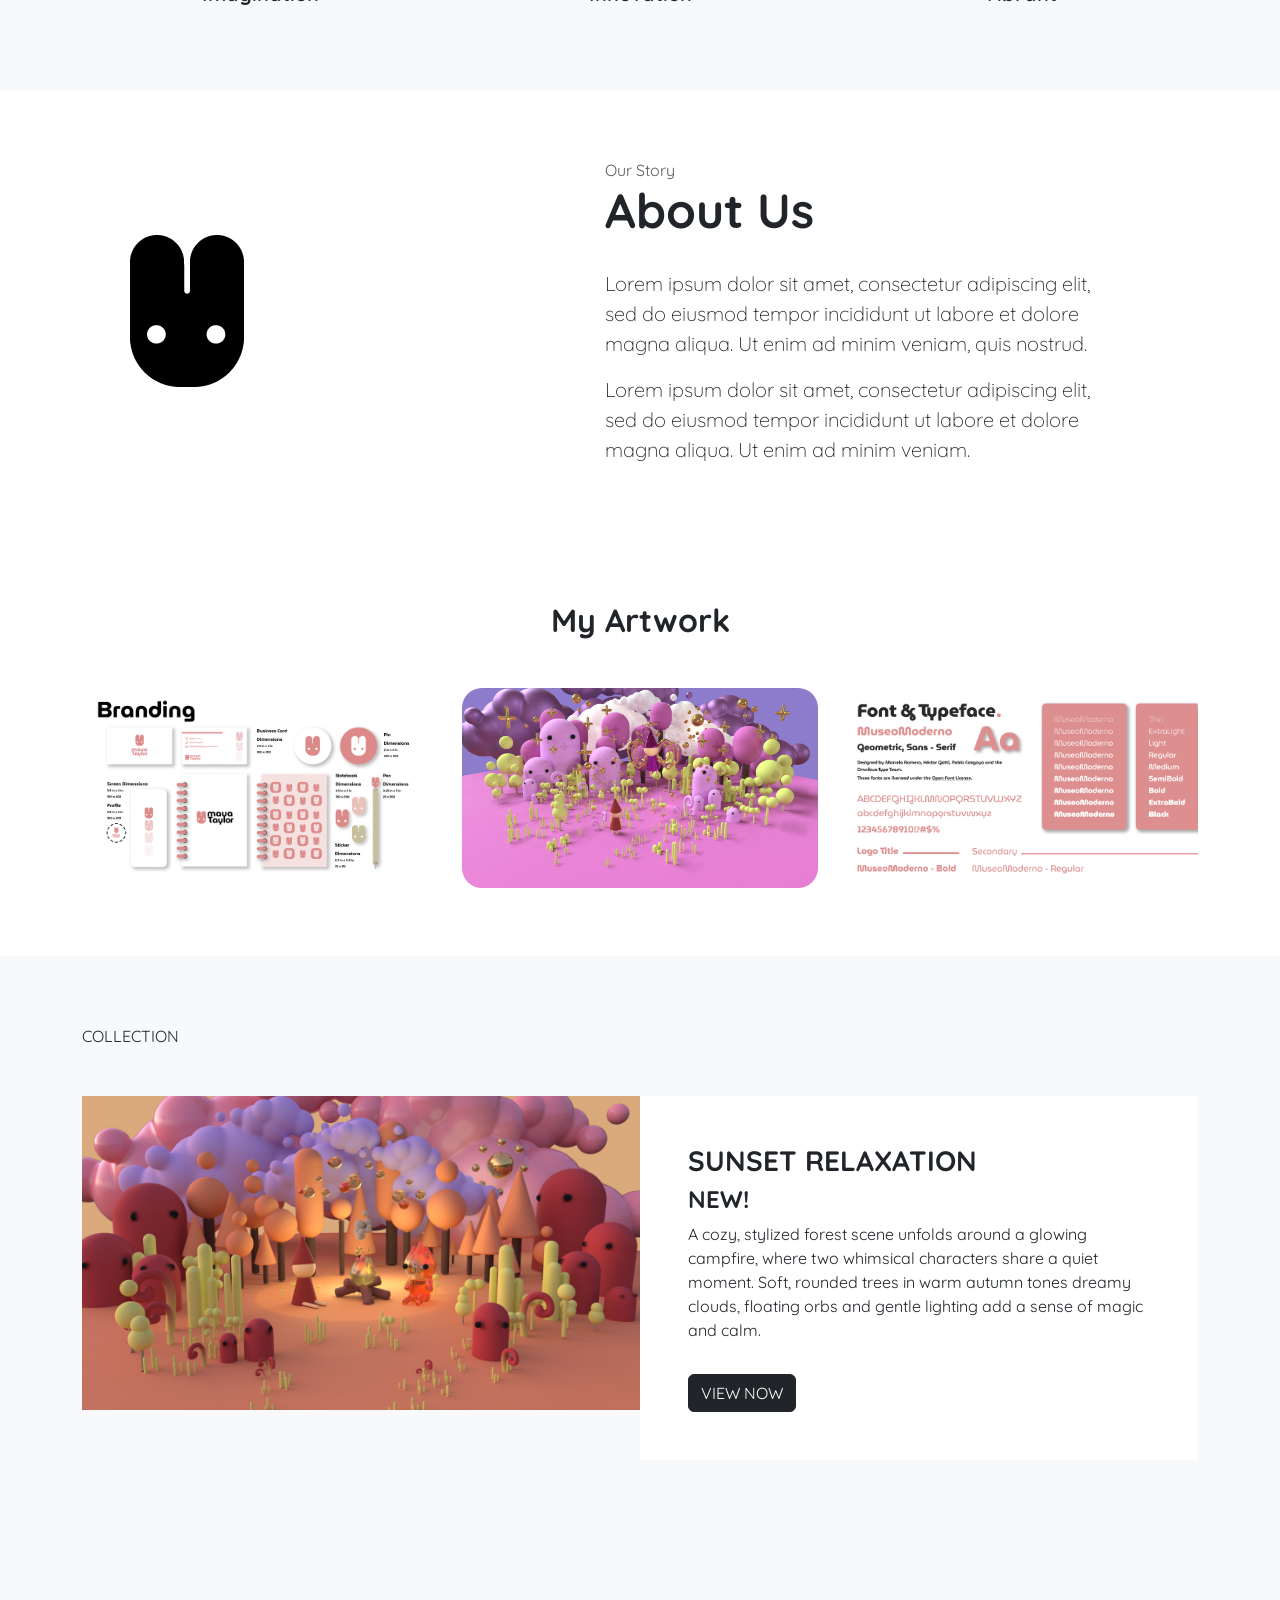
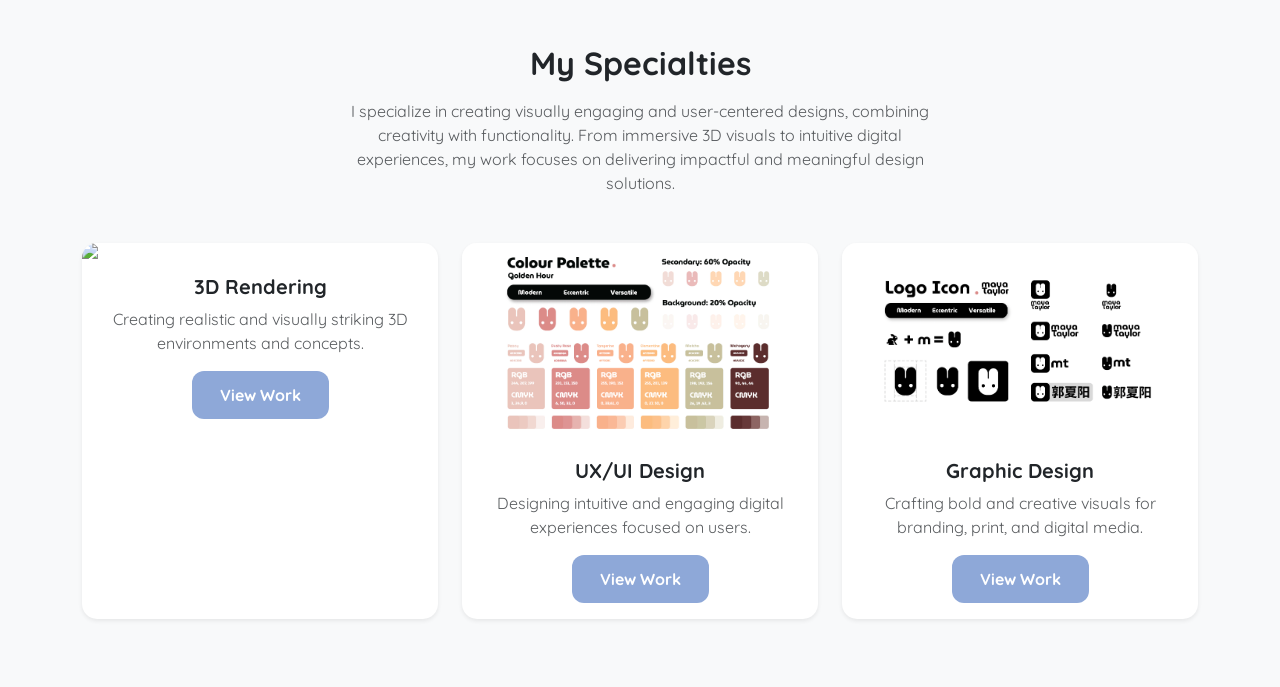
==== commit 43107a45: "minor changes to about.html & index.html" ====
--- a/index.html
+++ b/index.html
@@ -53,8 +53,8 @@
 <section class="hero d-flex align-items-center text-center">
   <div class="container">
     <h1>Graphic Design!</h1>
-    <p>Looking for motion graphics, UX/UI design or graphic design for your business?</p>
-    <a href="#" class="btn btn-light">View Portfolio</a>
+    <p>Creating modern, engaging digital experiences!</p>
+    <a href="#" class="btn-light">View Portfolio</a>
   </div>
 </section>
 
--- a/style.css
+++ b/style.css
@@ -1,6 +1,11 @@
 body {
   font-family: 'Quicksand', sans-serif;
-  color: #0C130E;
+}
+
+/* THEME */
+:root {
+  --bs-primary: #8ea8d8;
+  --bs-primary-rgb: 142,168,216;
 }
 
 .container {
@@ -10,7 +15,7 @@
 
 /* Headings use Alexandria */
 h1, h2, h3, h4, h5, h6 {
-  font-family: 'Alexandria', sans-serif;
+  font-family: 'Quicksand', sans-serif;
   font-weight: 700;
 }
 
@@ -52,7 +57,18 @@
   padding: 12px 28px;
   border-radius: 12px;
   text-decoration: none;
-  font-weight: 500;
+  font-weight: 700;
+  transition: 0.3s ease;
+  border: none;
+}
+
+.btn-light {
+  background-color: white; 
+  color: rgb(108, 124, 178);
+  padding: 12px 28px;
+  border-radius: 12px;
+  text-decoration: none;
+  font-weight: 700;
   transition: 0.3s ease;
   border: none;
 }
@@ -88,6 +104,13 @@
   background-repeat: no-repeat;
   height: 100vh; /* full screen height */
   color: white;
+  min-height: 80vh;
+}
+
+.hero h1 {
+  font-family: 'Quicksand', sans-serif;
+  font-weight: 600;
+  font-size: 3rem;
 }
 
 .card {
@@ -330,35 +353,63 @@
 
 @media (max-width: 992px) {
   .hero {
-    text-align: center;
-    padding: 60px 20px;
+    min-height: 60vh;
+    padding: 60px 0;
+  }
+
+  .hero h1 {
+    font-size: 2.2rem;
+  }
+
+  .nav-btn {
+    margin-left: 0;
+    padding: 10px 0;
+    display: block;
   }
 }
 
 /*//////////// - MOBILE - /////////////*/
 
 @media (max-width: 768px) {
-  .nav-buttons, .btn-primary {
-    flex-direction: column;
-    gap: 30px;
-    margin-top: 40px;
-    margin-bottom: 30px;
-  }
-
-  .nav-btn {
-    text-align: center;
-    width: 100%;
-  }
-  
+
+  h2 {
+    font-size: 1.8rem;
+  }
+
   .hero h1 {
-    font-size: 2rem;
-  }
-
-  .row {
-    text-align: center;
+    font-size: 1.8rem;
+  }
+
+  .hero p {
+    font-size: 1rem;
   }
 
   .card {
     margin-bottom: 20px;
   }
+
+  .photo-overlay h3 {
+    font-size: 1.2rem;
+  }
+}
+
+/* Small Mobile */
+@media (max-width: 576px) {
+
+  .hero {
+    text-align: center;
+    padding: 50px 15px;
+  }
+
+  .hero h1 {
+    font-size: 1.5rem;
+  }
+
+  .hero .btn {
+    width: 100%;
+  }
+
+  h2::after {
+    width: 40px;
+  }
 }
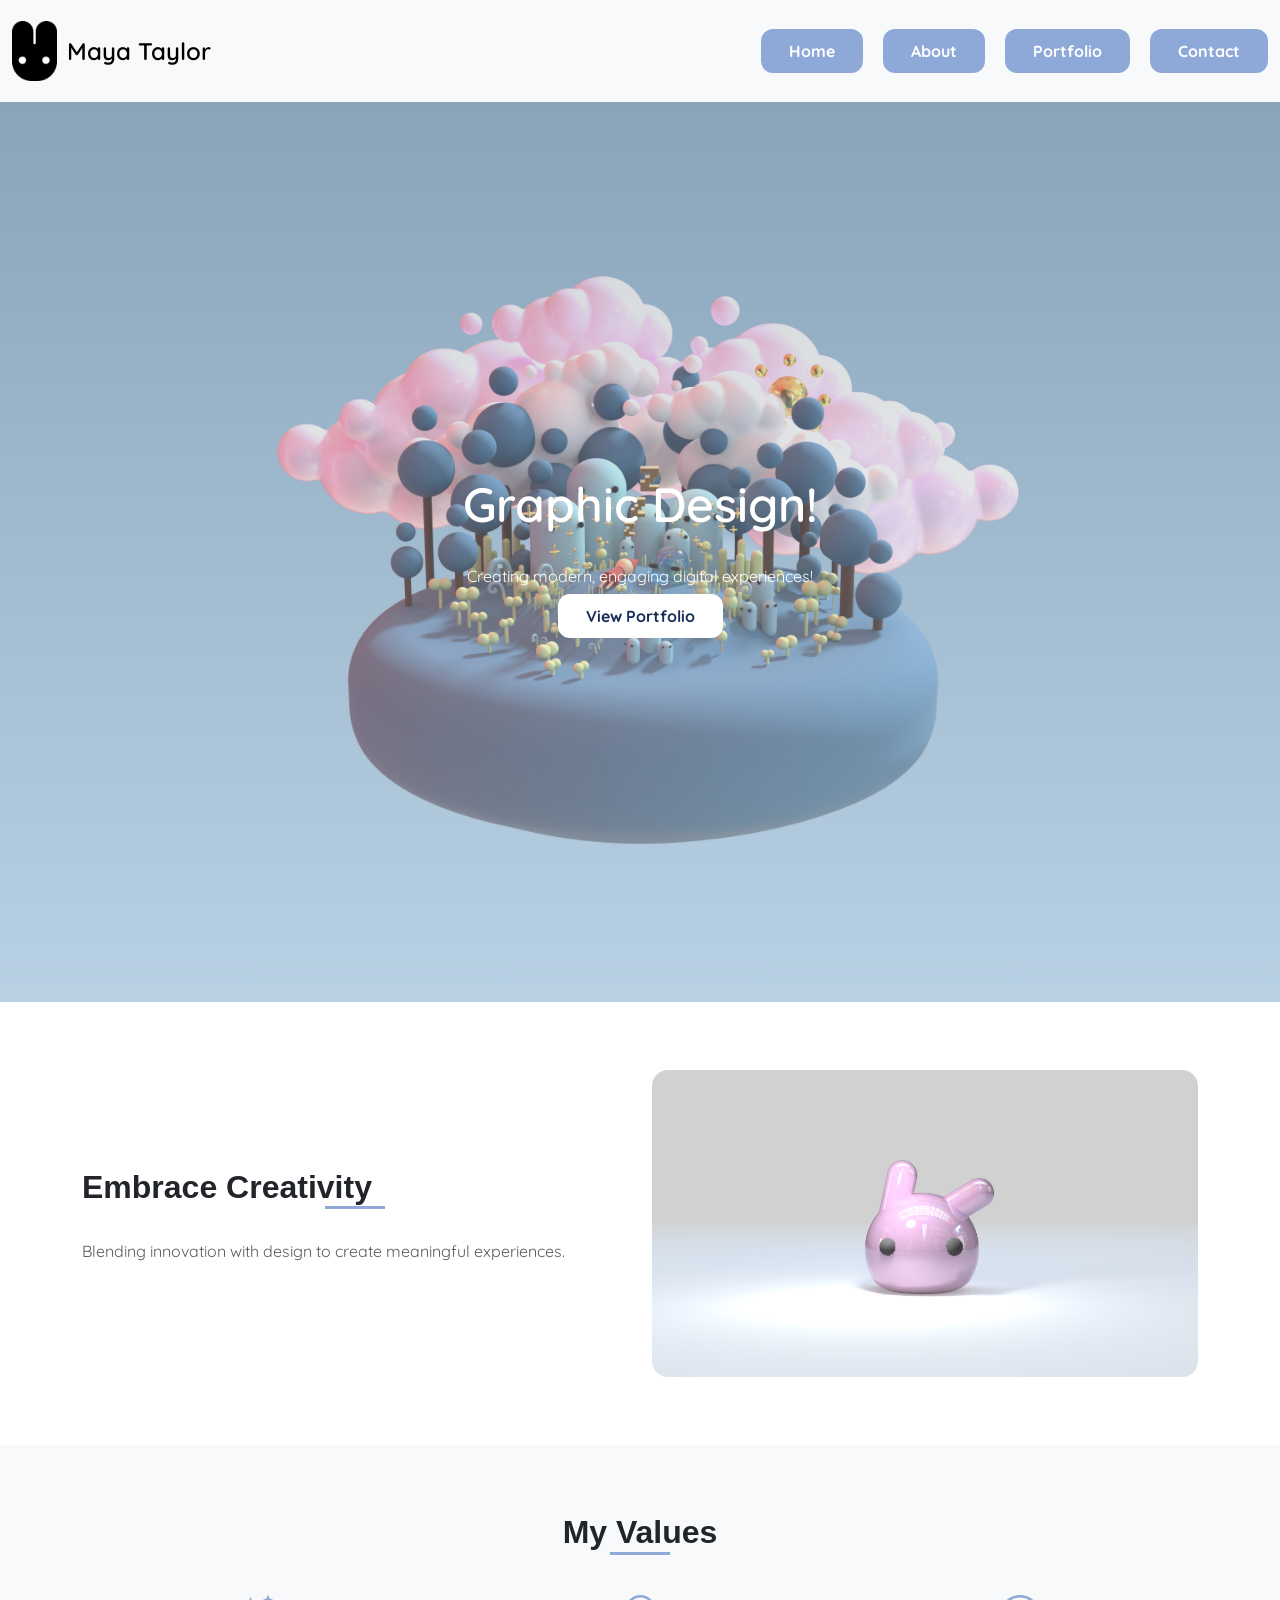
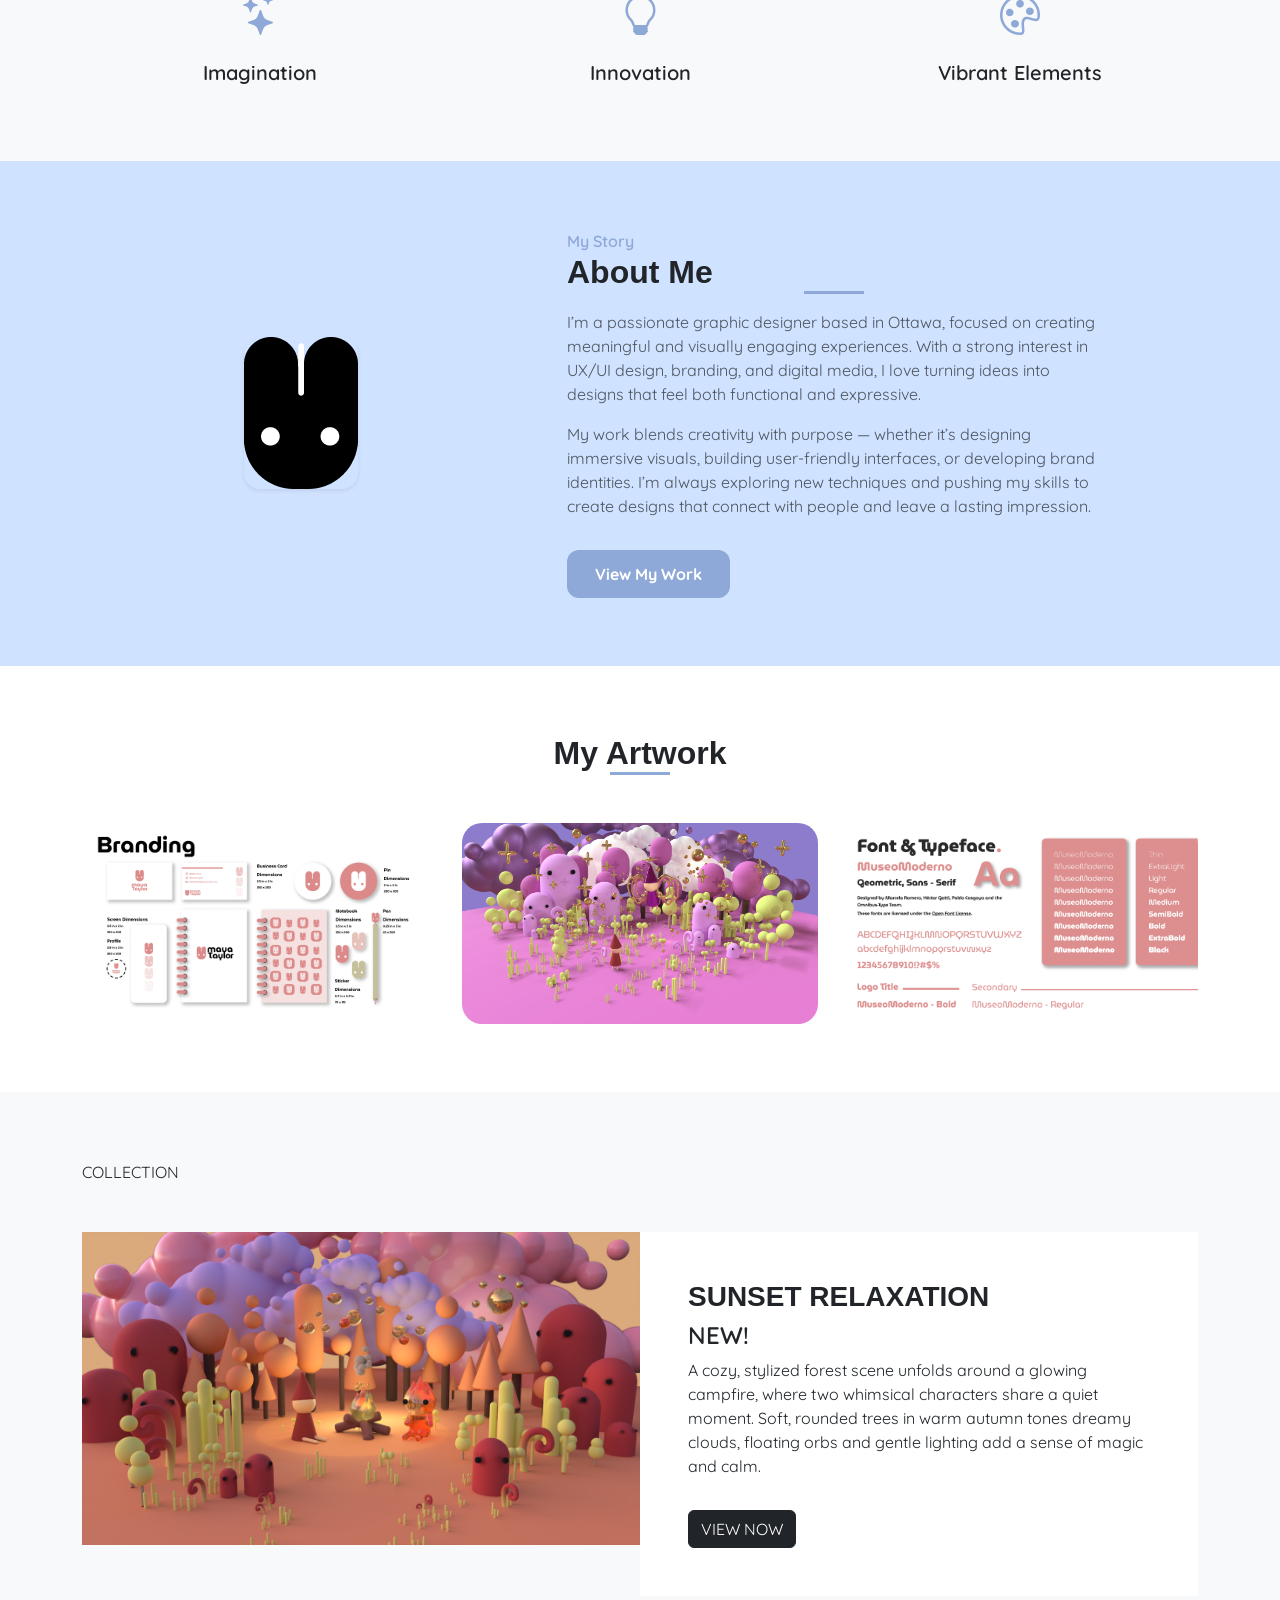
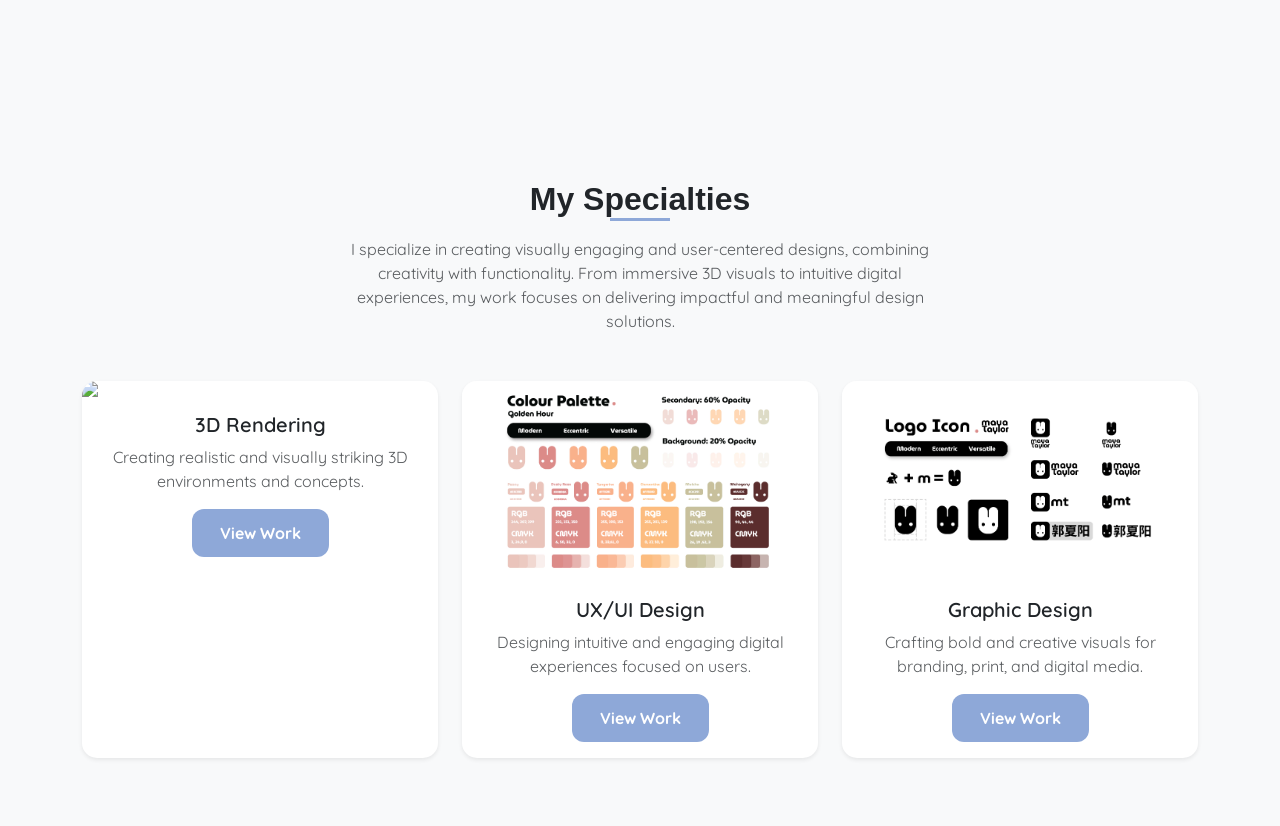
==== commit 80eae649: "minor section edits - index.html" ====
--- a/index.html
+++ b/index.html
@@ -54,65 +54,80 @@
   <div class="container">
     <h1>Graphic Design!</h1>
     <p>Creating modern, engaging digital experiences!</p>
-    <a href="#" class="btn-light">View Portfolio</a>
-  </div>
-</section>
-
+    <a href="portfolio.html" class="btn-light">View Portfolio</a>
+  </div>
+</section>
+
+<!-- ABOUT -->
 <section class="py-5">
   <div class="container">
-    <div class="row align-items-center">
-
+    <div class="row align-items-center g-4">
       <div class="col-md-6">
-        <h2>Embrace innovation and Creativity!</h2>
-      </div>
-
+        <h2>Embrace Creativity</h2>
+        <p class="text-muted">Blending innovation with design to create meaningful experiences.</p>
+      </div>
       <div class="col-md-6">
-        <img src="images/bunny-pink.jpg" class="img-fluid rounded">
-      </div>
-
-    </div>
-  </div>
-</section>
-
-<section class="py-5 text-center bg-light">
-  <div class="container">
-    <h2>My Artist Values</h2>
-
+        <img src="images/bunny-pink.jpg" class="img-fluid rounded-4">
+      </div>
+    </div>
+  </div>
+</section>
+
+<!-- VALUES -->
+<section class="py-5 bg-light text-center">
+  <div class="container">
+    <h2>My Values</h2>
     <div class="row mt-4">
       <div class="col-md-4">
-        <h5>Imagination</h5>
-        <p></p>
-      </div>
-
+        <i class="bi bi-stars fs-1 text-primary"></i>
+        <h5 class="mt-3">Imagination</h5>
+      </div>
       <div class="col-md-4">
-        <h5>Innovation</h5>
-        <p></p>
-      </div>
-
+        <i class="bi bi-lightbulb fs-1 text-primary"></i>
+        <h5 class="mt-3">Innovation</h5>
+      </div>
       <div class="col-md-4">
-        <h5>Vibrant</h5>
-        <p></p>
-      </div>
-    </div>
-  </div>
-</section>
-
-<section class="py-5">
-	<div class="container">
-		<div class="row align-items-center gx-4">
-			<div class="col-md-5">
-				<div class="ms-md-2 ms-lg-5"><img class="img-fluid rounded-3" src="images/logo.png"></div>
-			</div>
-			<div class="col-md-6">
-				<div class="ms-md-2 ms-lg-5">
-					<span class="text-muted">Our Story</span>
-					<h2 class="display-5 fw-bold">About Us</h2>
-					<p class="lead">Lorem ipsum dolor sit amet, consectetur adipiscing elit, sed do eiusmod tempor incididunt ut labore et dolore magna aliqua. Ut enim ad minim veniam, quis nostrud.</p>
-					<p class="lead mb-0">Lorem ipsum dolor sit amet, consectetur adipiscing elit, sed do eiusmod tempor incididunt ut labore et dolore magna aliqua. Ut enim ad minim veniam.</p>
-				</div>
-			</div>
-		</div>
-	</div>
+        <i class="bi bi-palette fs-1 text-primary"></i>
+        <h5 class="mt-3">Vibrant Elements</h5>
+      </div>
+    </div>
+  </div>
+</section>
+
+<section class="py-5 bg-primary-subtle">
+  <div class="container">
+    <div class="row align-items-center gx-5">
+
+      <!-- IMAGE -->
+      <div class="col-md-5 text-center">
+        <img src="images/logo.png" class="img-fluid rounded-4 shadow-sm">
+      </div>
+
+      <!-- TEXT -->
+      <div class="col-md-6">
+
+        <span class="text-primary fw-semibold">My Story</span>
+
+        <h2 class="fw-bold mb-3">About Me</h2>
+
+        <p class="text-muted">
+          I’m a passionate graphic designer based in Ottawa, focused on creating meaningful and visually engaging experiences. 
+          With a strong interest in UX/UI design, branding, and digital media, I love turning ideas into designs that feel both 
+          functional and expressive.
+        </p>
+
+        <p class="text-muted">
+          My work blends creativity with purpose — whether it’s designing immersive visuals, building user-friendly interfaces, 
+          or developing brand identities. I’m always exploring new techniques and pushing my skills to create designs that connect 
+          with people and leave a lasting impression.
+        </p>
+
+        <a href="portfolio.html" class="btn btn-primary mt-3">View My Work</a>
+
+      </div>
+
+    </div>
+  </div>
 </section>
 
 <section class="my-artwork py-5">
--- a/style.css
+++ b/style.css
@@ -14,13 +14,27 @@
 }
 
 /* Headings use Alexandria */
-h1, h2, h3, h4, h5, h6 {
+h1, h2, h3 {
+  font-family: 'Alexandria', sans-serif;
+  font-weight: 700;
+}
+
+h4, h5, h6 {
   font-family: 'Quicksand', sans-serif;
-  font-weight: 700;
-}
-
-h2 {
+  font-weight: 600;
+}
+
+h1, h2 {
   margin-bottom: 30px;
+}
+
+h2::after {
+  content: "";
+  display: block;
+  width: 60px;
+  height: 3px;
+  background: var(--bs-primary);
+  margin: 0 auto 0;
 }
 
 /*//////////// NAV BAR /////////////*/
@@ -64,7 +78,7 @@
 
 .btn-light {
   background-color: white; 
-  color: rgb(108, 124, 178);
+  color:#192f57;
   padding: 12px 28px;
   border-radius: 12px;
   text-decoration: none;
@@ -79,7 +93,7 @@
 
 /* HOVER EFFECT */
 .nav-btn:hover, .btn-primary:hover {
-  background-color: #6c82ac;
+  background-color: #192f57;
   color: white;
 }
 
@@ -97,7 +111,7 @@
 
 .hero {
   background-image: /* added overlay for readability */
-    linear-gradient(rgba(0,0,0,0.3), rgba(0,0,0,0.3)),
+    linear-gradient(rgba(95, 108, 118, 0.3), rgba(255, 255, 255, 0.3)),
     url('images/hero-banner.jpg');
   background-size: cover;
   background-position: center;
@@ -292,7 +306,7 @@
 }
 
 .photo:hover img {
-  transform: scale(1.2); /* 1.5 is too aggressive */
+  transform: scale(1.2); 
 }
 
 /* OVERLAY */
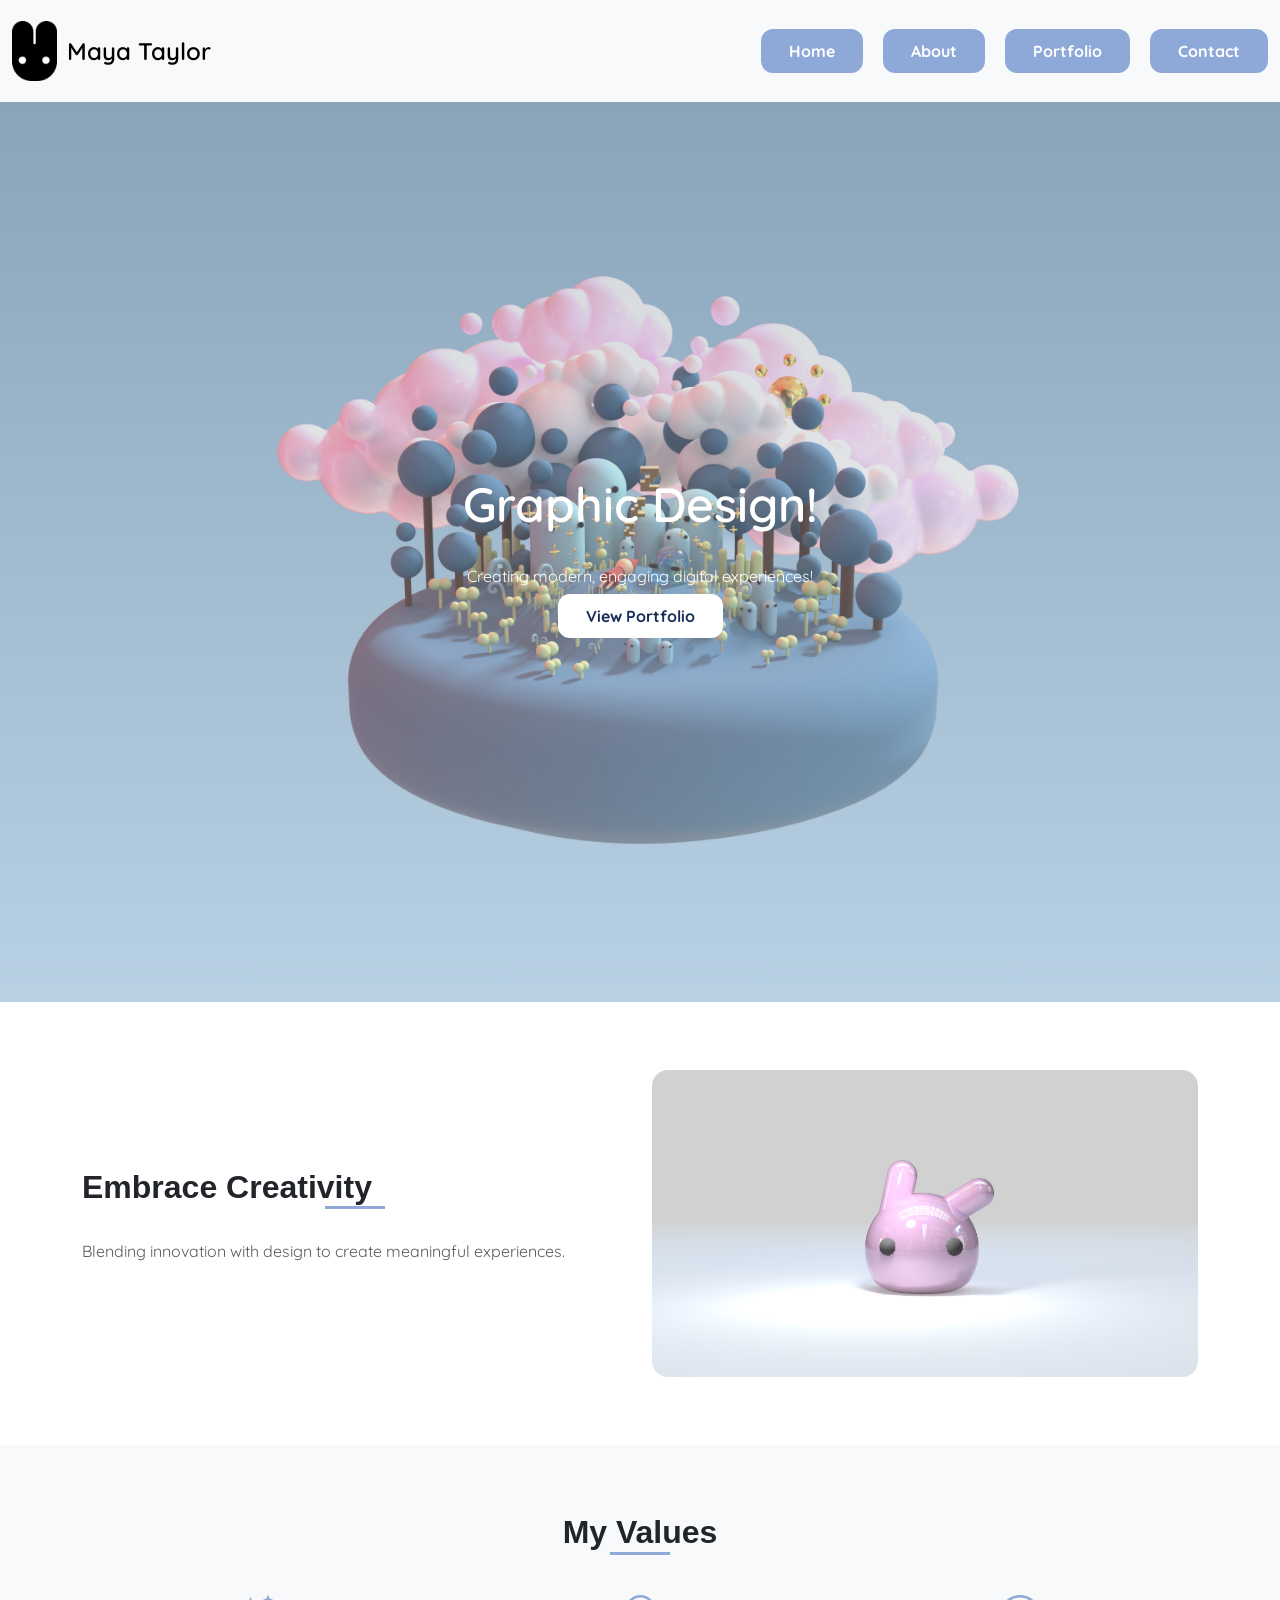
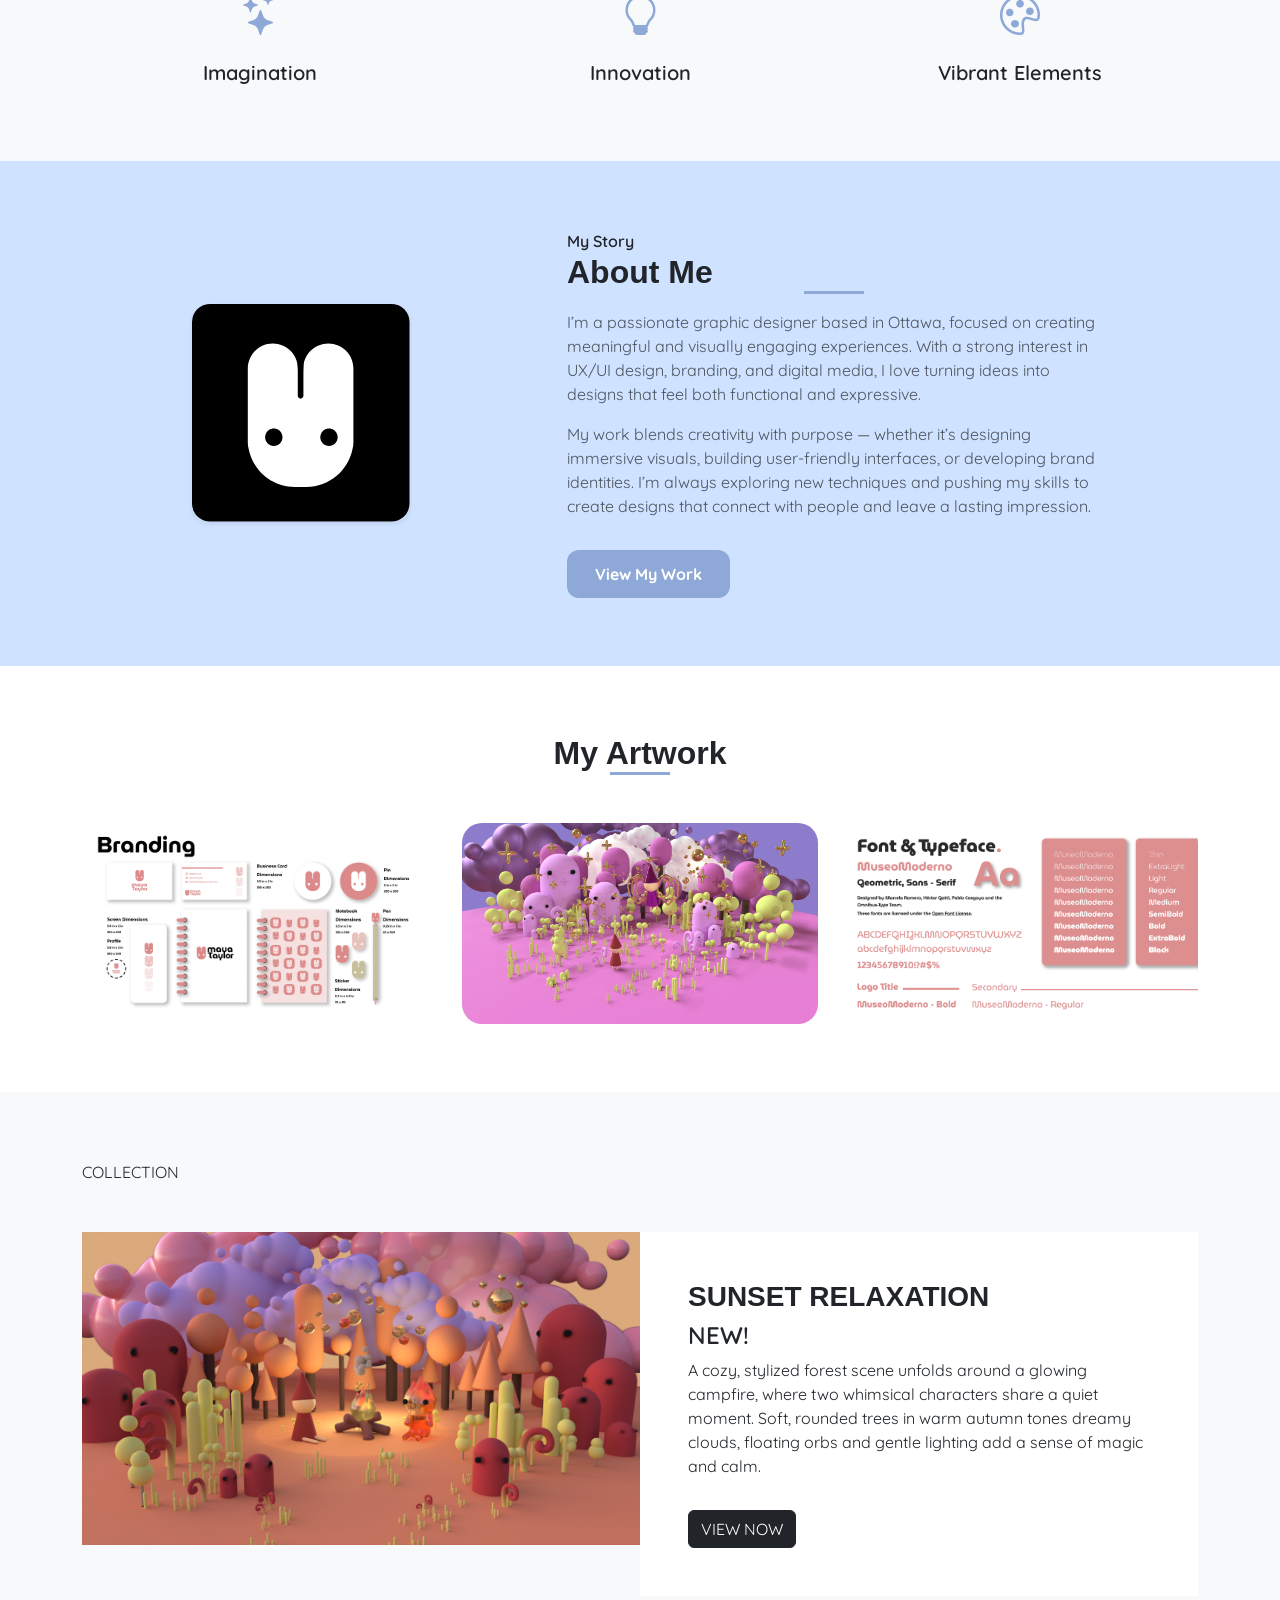
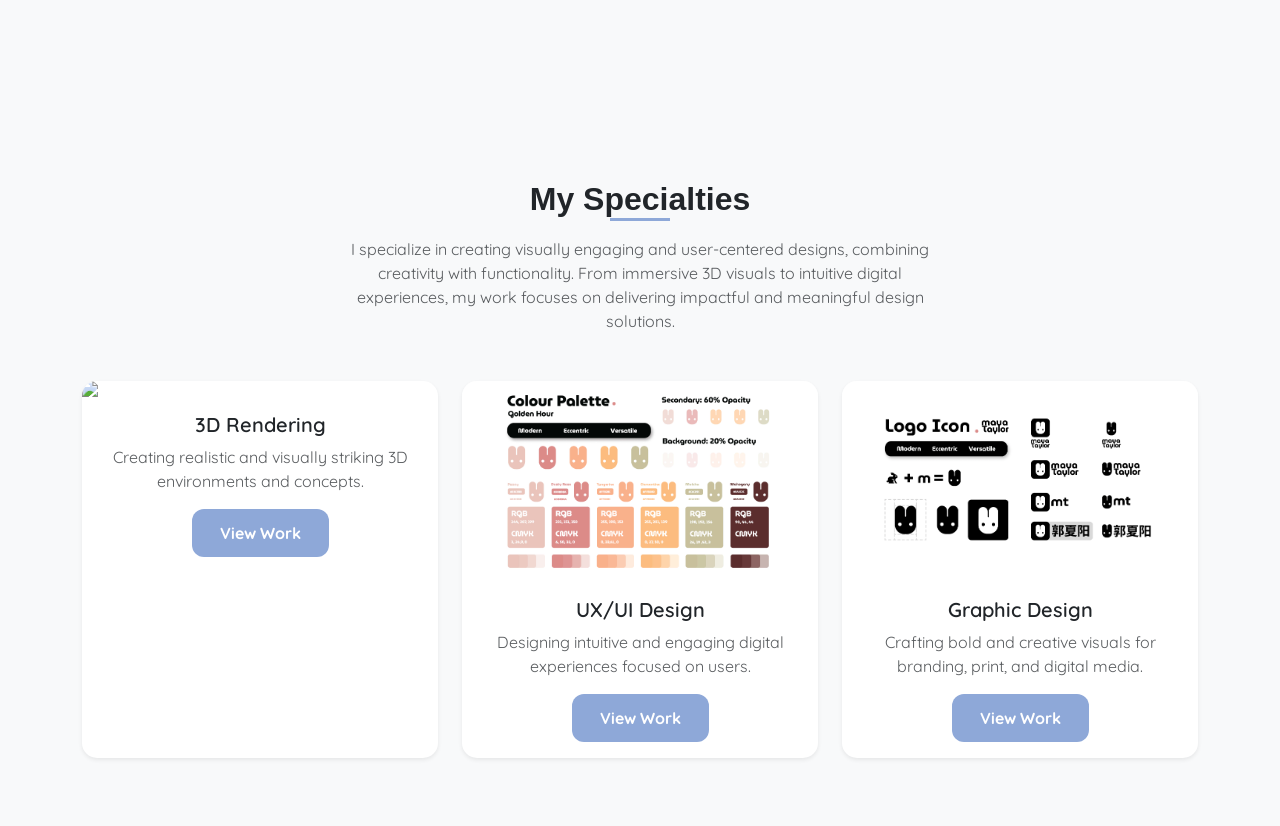
==== commit 2b5f40ec: "minor changes - about.html" ====
--- a/index.html
+++ b/index.html
@@ -100,13 +100,13 @@
 
       <!-- IMAGE -->
       <div class="col-md-5 text-center">
-        <img src="images/logo.png" class="img-fluid rounded-4 shadow-sm">
+        <img src="images/inverse-logo.svg" class="img-fluid rounded-4 shadow-sm">
       </div>
 
       <!-- TEXT -->
       <div class="col-md-6">
 
-        <span class="text-primary fw-semibold">My Story</span>
+        <span class="text fw-semibold">My Story</span>
 
         <h2 class="fw-bold mb-3">About Me</h2>
 
--- a/style.css
+++ b/style.css
@@ -167,14 +167,42 @@
   gap: 10px;
 }
 
+:root {
+  --resume-accent: #8ea8d8;
+}
+
+/* override Bootstrap accents locally */
+.accent-border {
+  border-color: var(--resume-accent) !important;
+}
+
+.accent-bg {
+  background-color: var(--resume-accent) !important;
+  color: #fff;
+}
+
+.resume .badge {
+  background-color: var(--resume-accent) !important;
+  color: #fff;
+}
+
+.resume h3 {
+  border-left: 4px solid var(--resume-accent);
+  padding-left: 12px;
+}
+
+.resume .card:hover {
+  box-shadow: 0 10px 25px rgba(142, 168, 216, 0.25);
+  transform: translateY(-3px);
+  transition: 0.2s ease-in-out;
+  background-color: var(--resume-accent) !important;
+  color: #fff;
+  text-decoration-color: #fff;
+}
+
 .resume .card {
   border-radius: 12px;
   transition: all 0.2s ease-in-out;
-}
-
-.resume .card:hover {
-  transform: translateY(-4px);
-  box-shadow: 0 10px 25px rgba(0,0,0,0.08);
 }
 
 .resume ul {
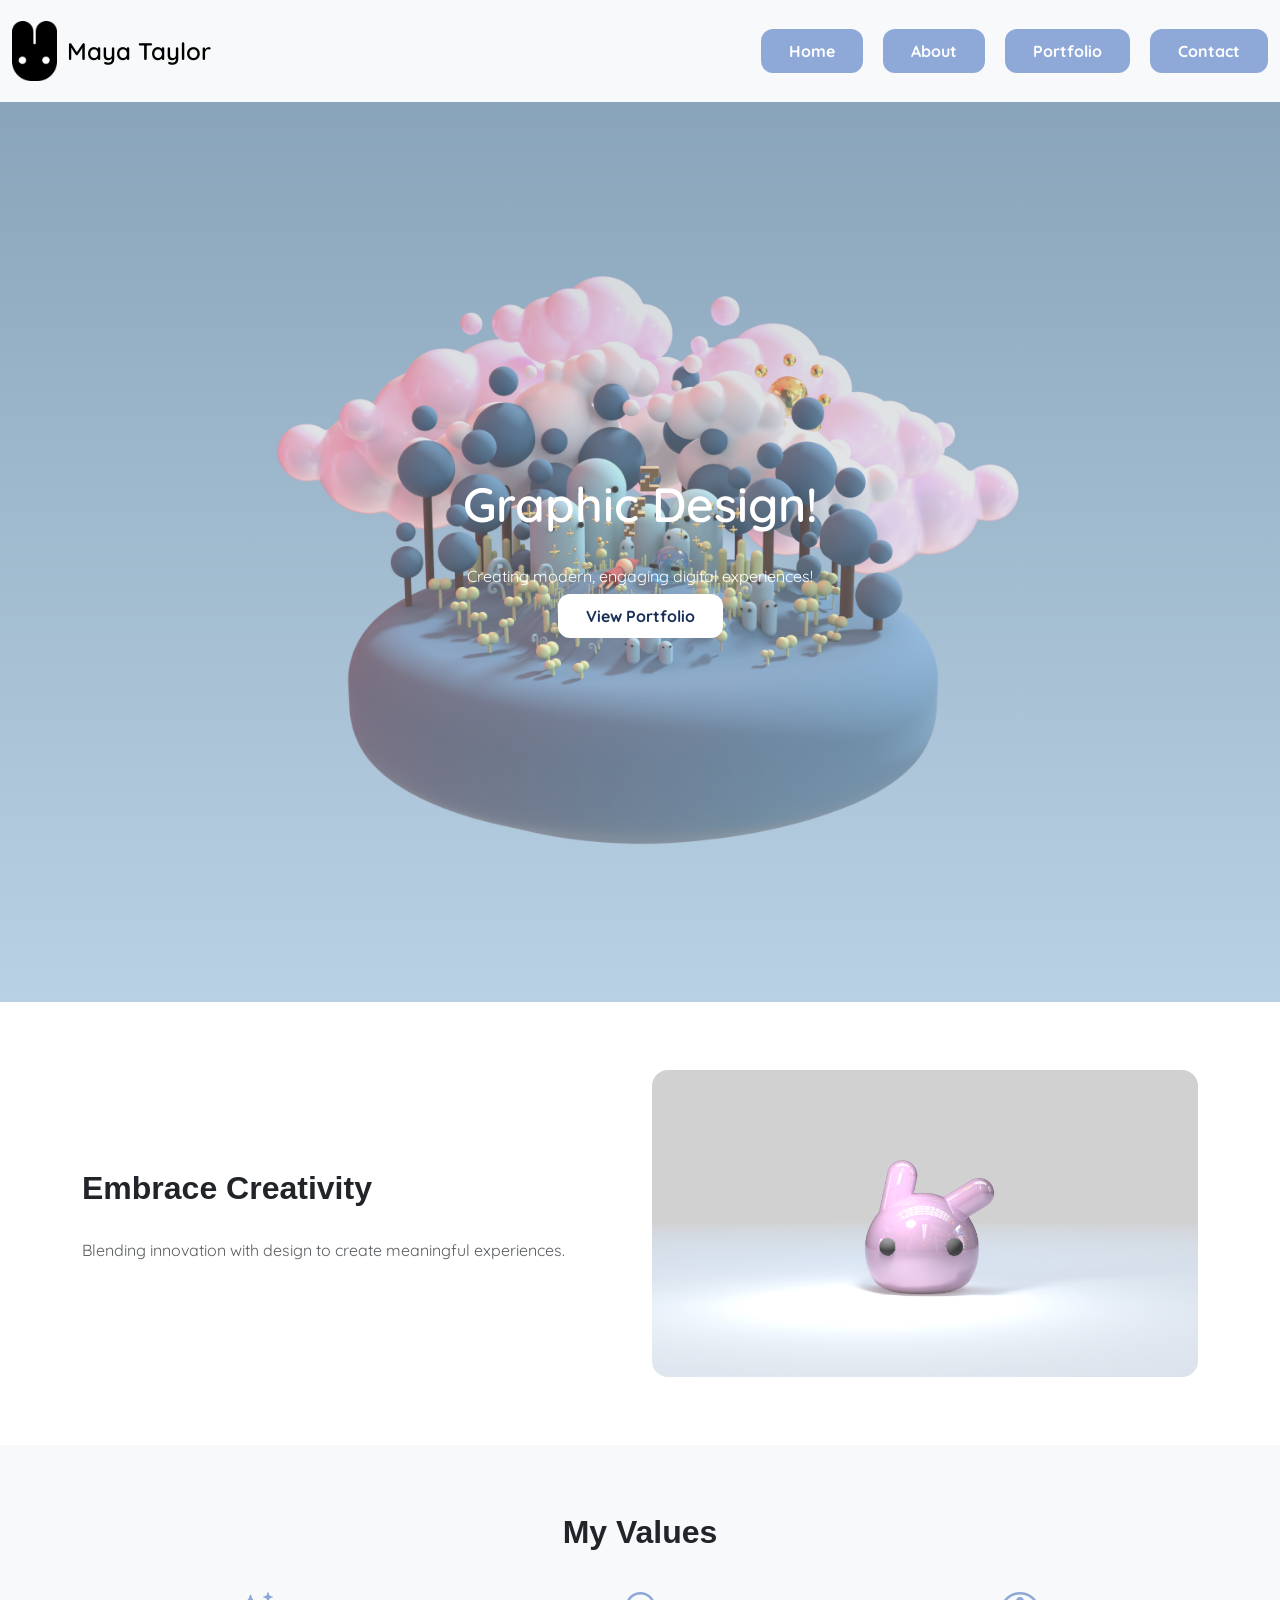
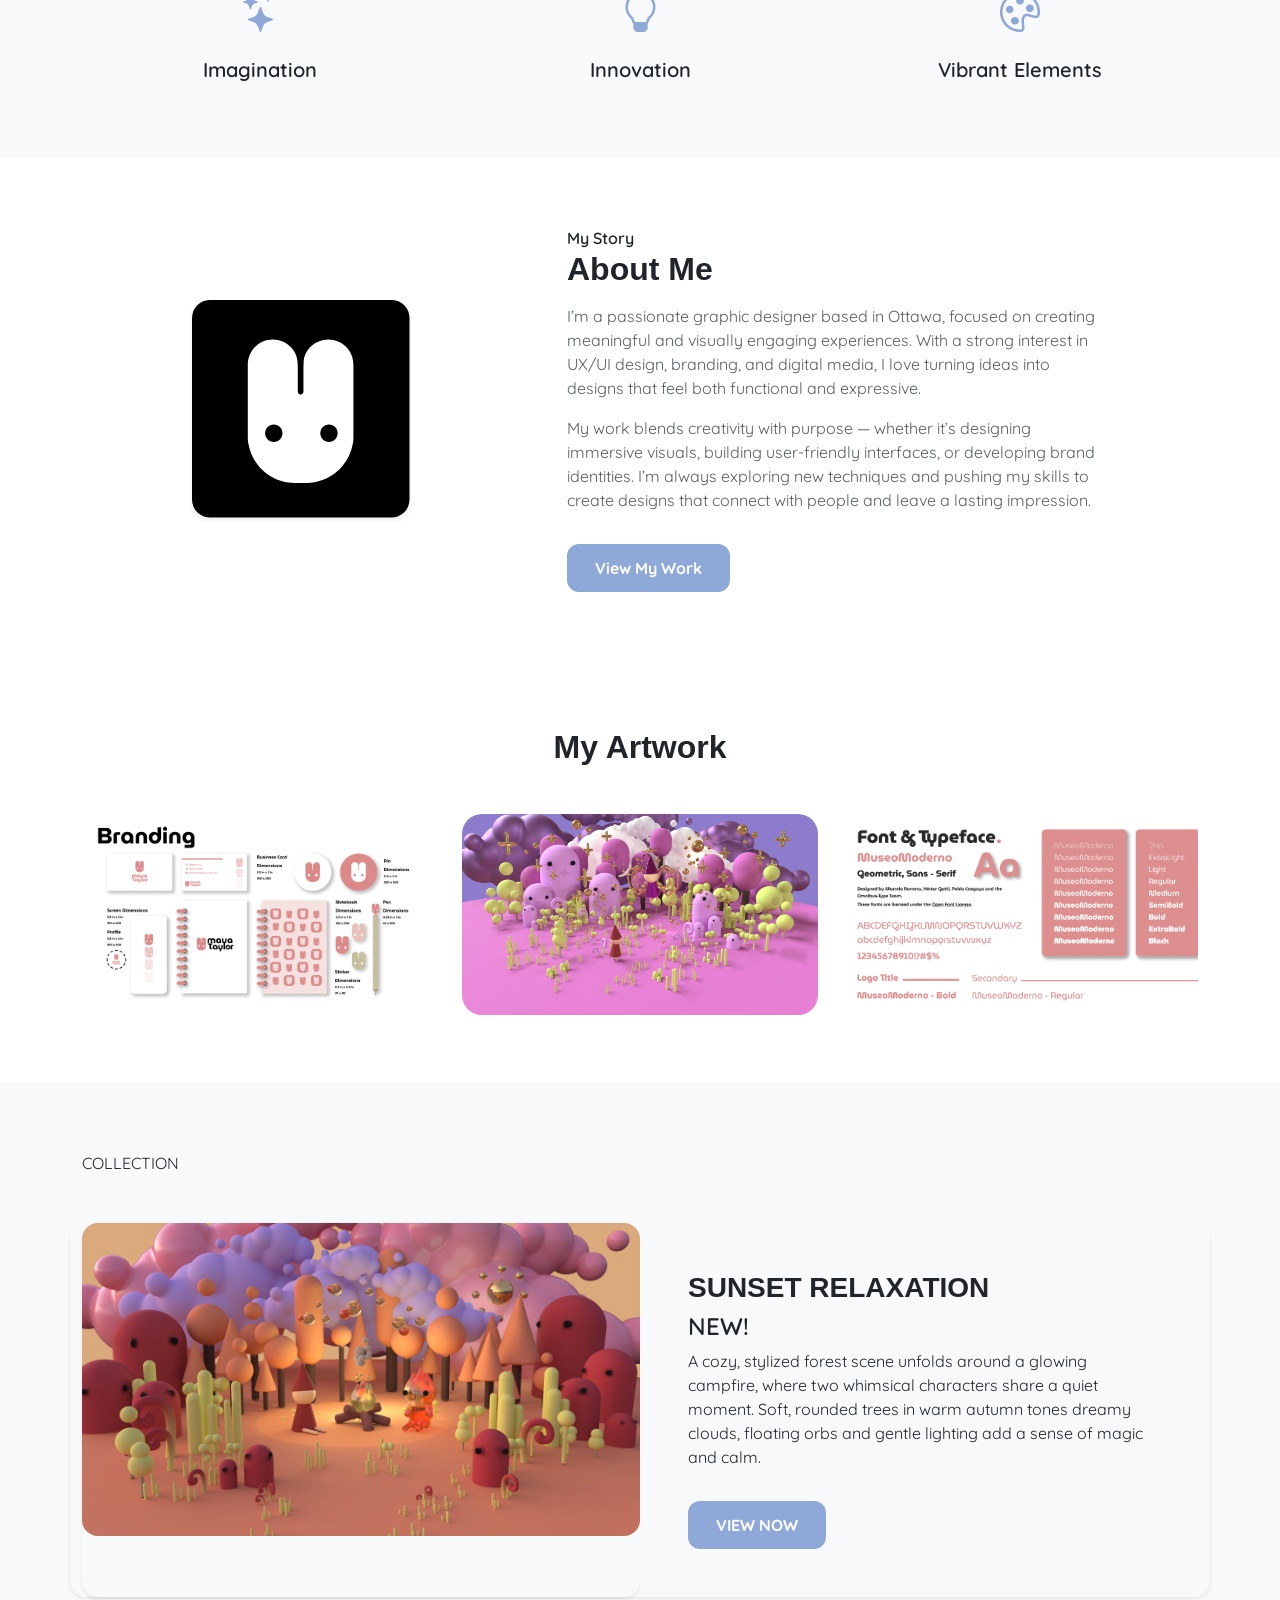
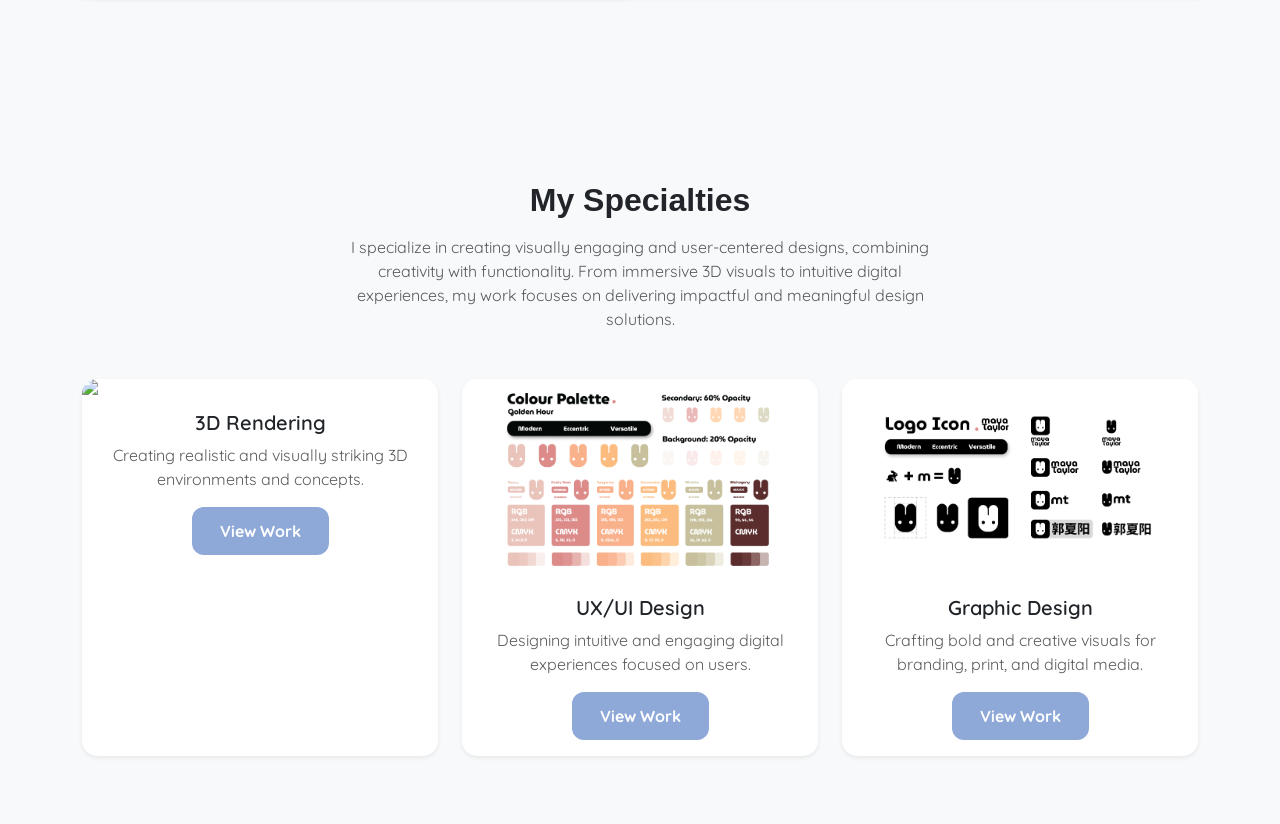
==== commit 71fec750: "updated gallary, portfolio.html" ====
--- a/index.html
+++ b/index.html
@@ -94,7 +94,7 @@
   </div>
 </section>
 
-<section class="py-5 bg-primary-subtle">
+<section class="py-5 bg-white">
   <div class="container">
     <div class="row align-items-center gx-5">
 
@@ -181,21 +181,21 @@
   <div class="container">
     <div class="row">
       <div class="title-xlarge text-uppercase txt-fx domino">Collection</div>
-      <div class="collection-item d-flex flex-wrap my-5">
-        <div class="col-md-6 column-container">
+      <div class="collection-item d-flex flex-wrap my-5 shadow-sm rounded-4">
+        <div class="col-md-6 column-container border-0 shadow-sm rounded-4">
           <div class="image-holder">
-            <img src="images/Sunset Relaxation-Screenshot 1030185.png" alt="collection" class="product-image img-fluid">
-          </div>
-        </div>
-        <div class="col-md-6 column-container bg-white">
-          <div class="collection-content py-4 p-4 m-0 m-md-4">
+            <img src="images/Sunset Relaxation-Screenshot 1030185.png" alt="collection" class="product-image img-fluid rounded-4">
+          </div>
+        </div>
+        <div class="col-md-6 column-container bg-light">
+          <div class="collection-content py-4 p-4 m-0 m-md-4 rounded-4">
             <h3 class="element-title text-uppercase">Sunset Relaxation</h3>
             <h4>NEW!</h4>
             <p>A cozy, stylized forest scene unfolds around a glowing campfire, 
               where two whimsical characters share a quiet moment. Soft, rounded trees 
               in warm autumn tones dreamy clouds, floating orbs and gentle lighting 
               add a sense of magic and calm.</p>
-            <a href="#" class="btn btn-dark text-uppercase mt-3">View Now</a>
+            <a href="#" class="btn btn-primary text-uppercase mt-3">View Now</a>
           </div>
         </div>
       </div>
--- a/style.css
+++ b/style.css
@@ -26,15 +26,6 @@
 
 h1, h2 {
   margin-bottom: 30px;
-}
-
-h2::after {
-  content: "";
-  display: block;
-  width: 60px;
-  height: 3px;
-  background: var(--bs-primary);
-  margin: 0 auto 0;
 }
 
 /*//////////// NAV BAR /////////////*/
@@ -160,105 +151,123 @@
   font-weight: 500;
 }
 
+/* Image hover */
+img {
+  transition: 0.3s;
+}
+
+img:hover {
+  transform: scale(1.03);
+}
+
+/* List styling */
+.list-unstyled li {
+  font-size: 0.95rem;
+}
+
+/* Section spacing polish */
+.about {
+  position: relative;
+}
+
+:root {
+  --resume-accent: #8ea8d8;
+}
+
+/* override Bootstrap accents locally */
+.accent-border {
+  border-color: var(--resume-accent) !important;
+}
+
+.accent-bg {
+  background-color: var(--resume-accent) !important;
+  color: #fff;
+}
+
+.resume .badge {
+  background-color: var(--resume-accent) !important;
+  color: #fff;
+}
+
+.resume h3 {
+  border-left: 4px solid var(--resume-accent);
+  padding-left: 12px;
+}
+
+.resume .card:hover {
+  box-shadow: 0 10px 25px rgba(142, 168, 216, 0.25);
+  transform: translateY(-3px);
+  transition: 0.2s ease-in-out;
+  background-color: var(--resume-accent) !important;
+  color: #fff;
+}
+
+.resume .card {
+  border-radius: 12px;
+  transition: all 0.2s ease-in-out;
+}
+
+.resume ul {
+  padding-left: 18px;
+}
+
+.resume h3 {
+  font-size: 22px;
+}
+
+:root {
+  --resume-accent: #8ea8d8;
+}
+
+/* override Bootstrap accents locally */
+.accent-border {
+  border-color: var(--resume-accent) !important;
+}
+
+.accent-bg {
+  background-color: var(--resume-accent) !important;
+  color: #fff;
+}
+
+.resume .badge {
+  background-color: var(--resume-accent) !important;
+  color: #fff;
+}
+
+.resume h3 {
+  border-left: 4px solid var(--resume-accent);
+  padding-left: 12px;
+}
+
+.resume .card:hover {
+  box-shadow: 0 10px 25px rgba(142, 168, 216, 0.25);
+  transform: translateY(-3px);
+  transition: 0.2s ease-in-out;
+}
+
+/*////////////////////////////////*/
+/*////////// Portfolio ///////////*/
+/*////////////////////////////////*/
+
+/* LINKS */
+.subnav-link {
+  padding: 8px 18px;
+  border-radius: 999px; /* pill shape */
+
+  background: #f2f2f2;
+  color: #8ea8d8; /* Periwinkle Blue */
+
+  text-decoration: none;
+  font-size: 0.9rem;
+
+  transition: all 0.3s ease;
+}
+
 .subnav {
   display: flex;
   justify-content: center;
   flex-wrap: wrap;
   gap: 10px;
-}
-
-:root {
-  --resume-accent: #8ea8d8;
-}
-
-/* override Bootstrap accents locally */
-.accent-border {
-  border-color: var(--resume-accent) !important;
-}
-
-.accent-bg {
-  background-color: var(--resume-accent) !important;
-  color: #fff;
-}
-
-.resume .badge {
-  background-color: var(--resume-accent) !important;
-  color: #fff;
-}
-
-.resume h3 {
-  border-left: 4px solid var(--resume-accent);
-  padding-left: 12px;
-}
-
-.resume .card:hover {
-  box-shadow: 0 10px 25px rgba(142, 168, 216, 0.25);
-  transform: translateY(-3px);
-  transition: 0.2s ease-in-out;
-  background-color: var(--resume-accent) !important;
-  color: #fff;
-  text-decoration-color: #fff;
-}
-
-.resume .card {
-  border-radius: 12px;
-  transition: all 0.2s ease-in-out;
-}
-
-.resume ul {
-  padding-left: 18px;
-}
-
-.resume h3 {
-  font-size: 22px;
-}
-
-:root {
-  --resume-accent: #8ea8d8;
-}
-
-/* override Bootstrap accents locally */
-.accent-border {
-  border-color: var(--resume-accent) !important;
-}
-
-.accent-bg {
-  background-color: var(--resume-accent) !important;
-  color: #fff;
-}
-
-.resume .badge {
-  background-color: var(--resume-accent) !important;
-  color: #fff;
-}
-
-.resume h3 {
-  border-left: 4px solid var(--resume-accent);
-  padding-left: 12px;
-}
-
-.resume .card:hover {
-  box-shadow: 0 10px 25px rgba(142, 168, 216, 0.25);
-  transform: translateY(-3px);
-  transition: 0.2s ease-in-out;
-}
-
-/*////////////////////////////////*/
-/*////////// Portfolio ///////////*/
-/*////////////////////////////////*/
-
-/* LINKS */
-.subnav-link {
-  padding: 8px 18px;
-  border-radius: 999px; /* pill shape */
-
-  background: #f2f2f2;
-  color: #8ea8d8; /* Periwinkle Blue */
-
-  text-decoration: none;
-  font-size: 0.9rem;
-
-  transition: all 0.3s ease;
 }
 
 /* HOVER */
